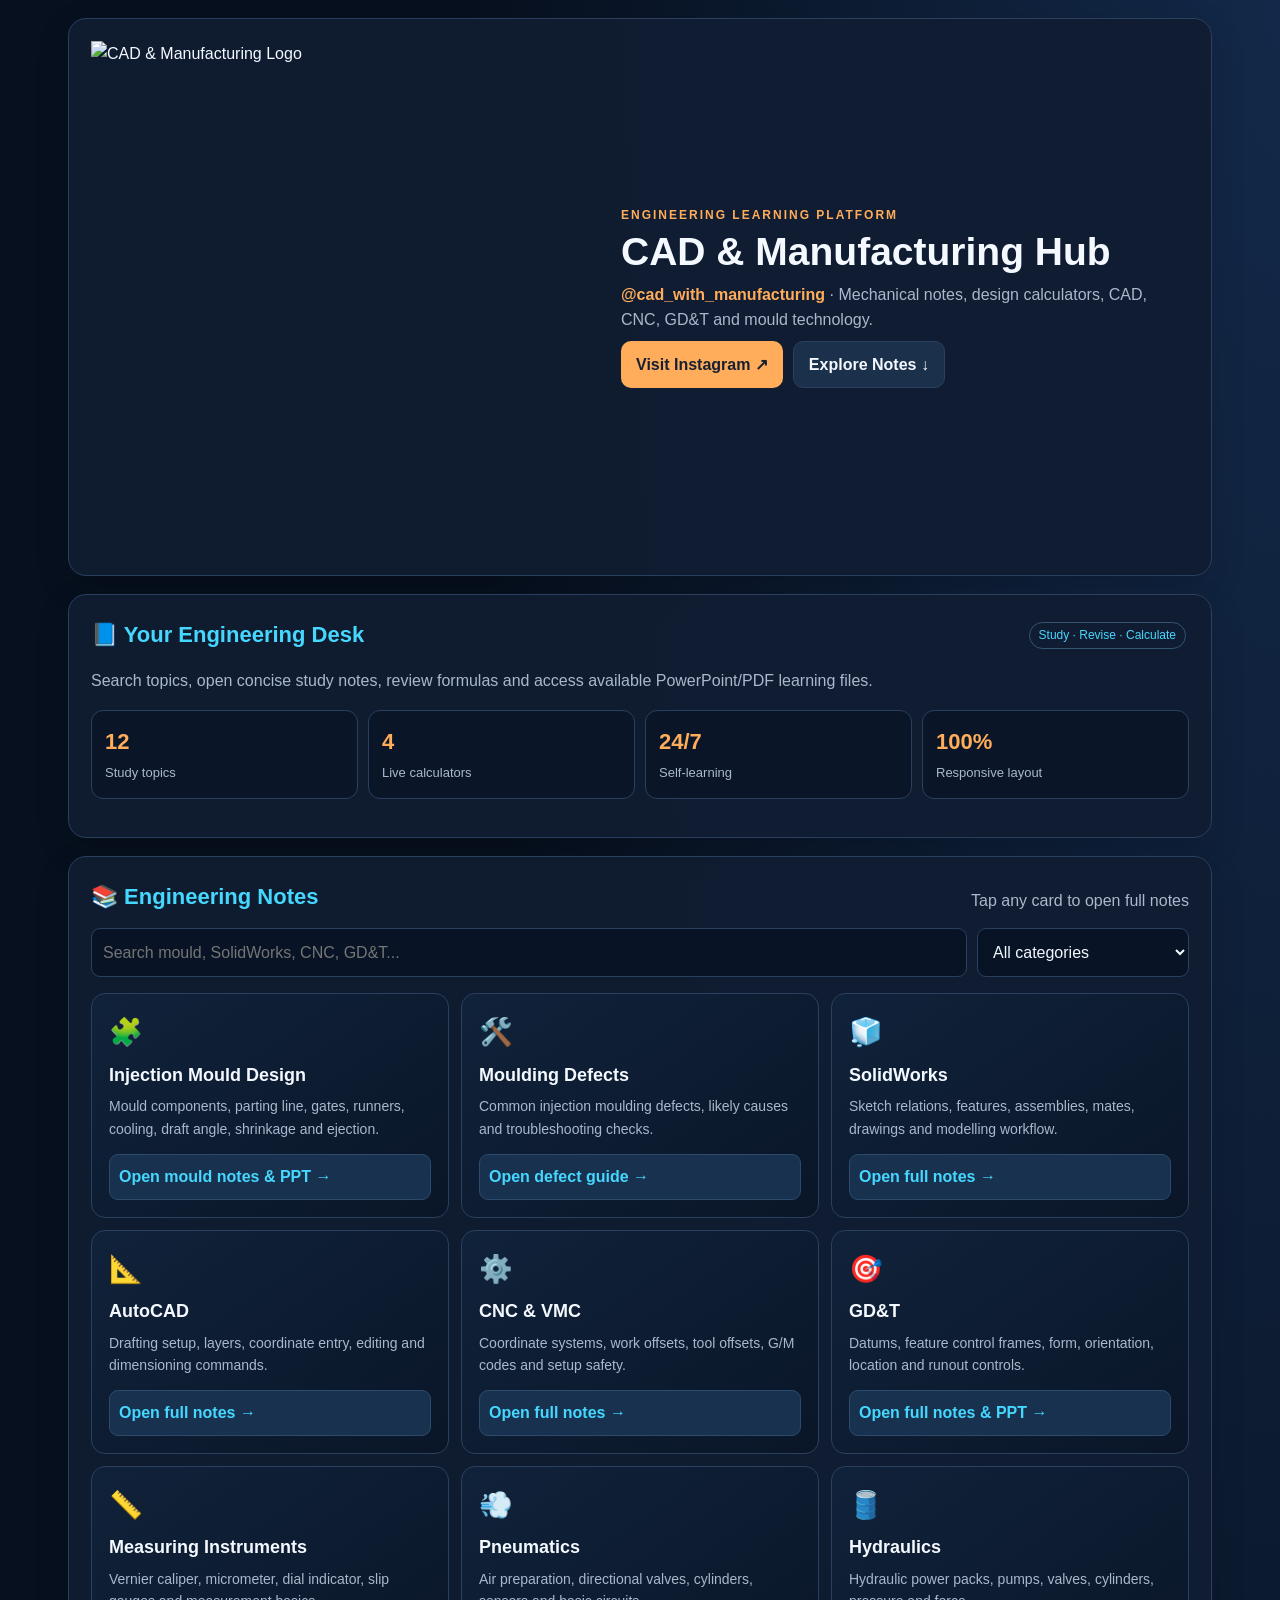
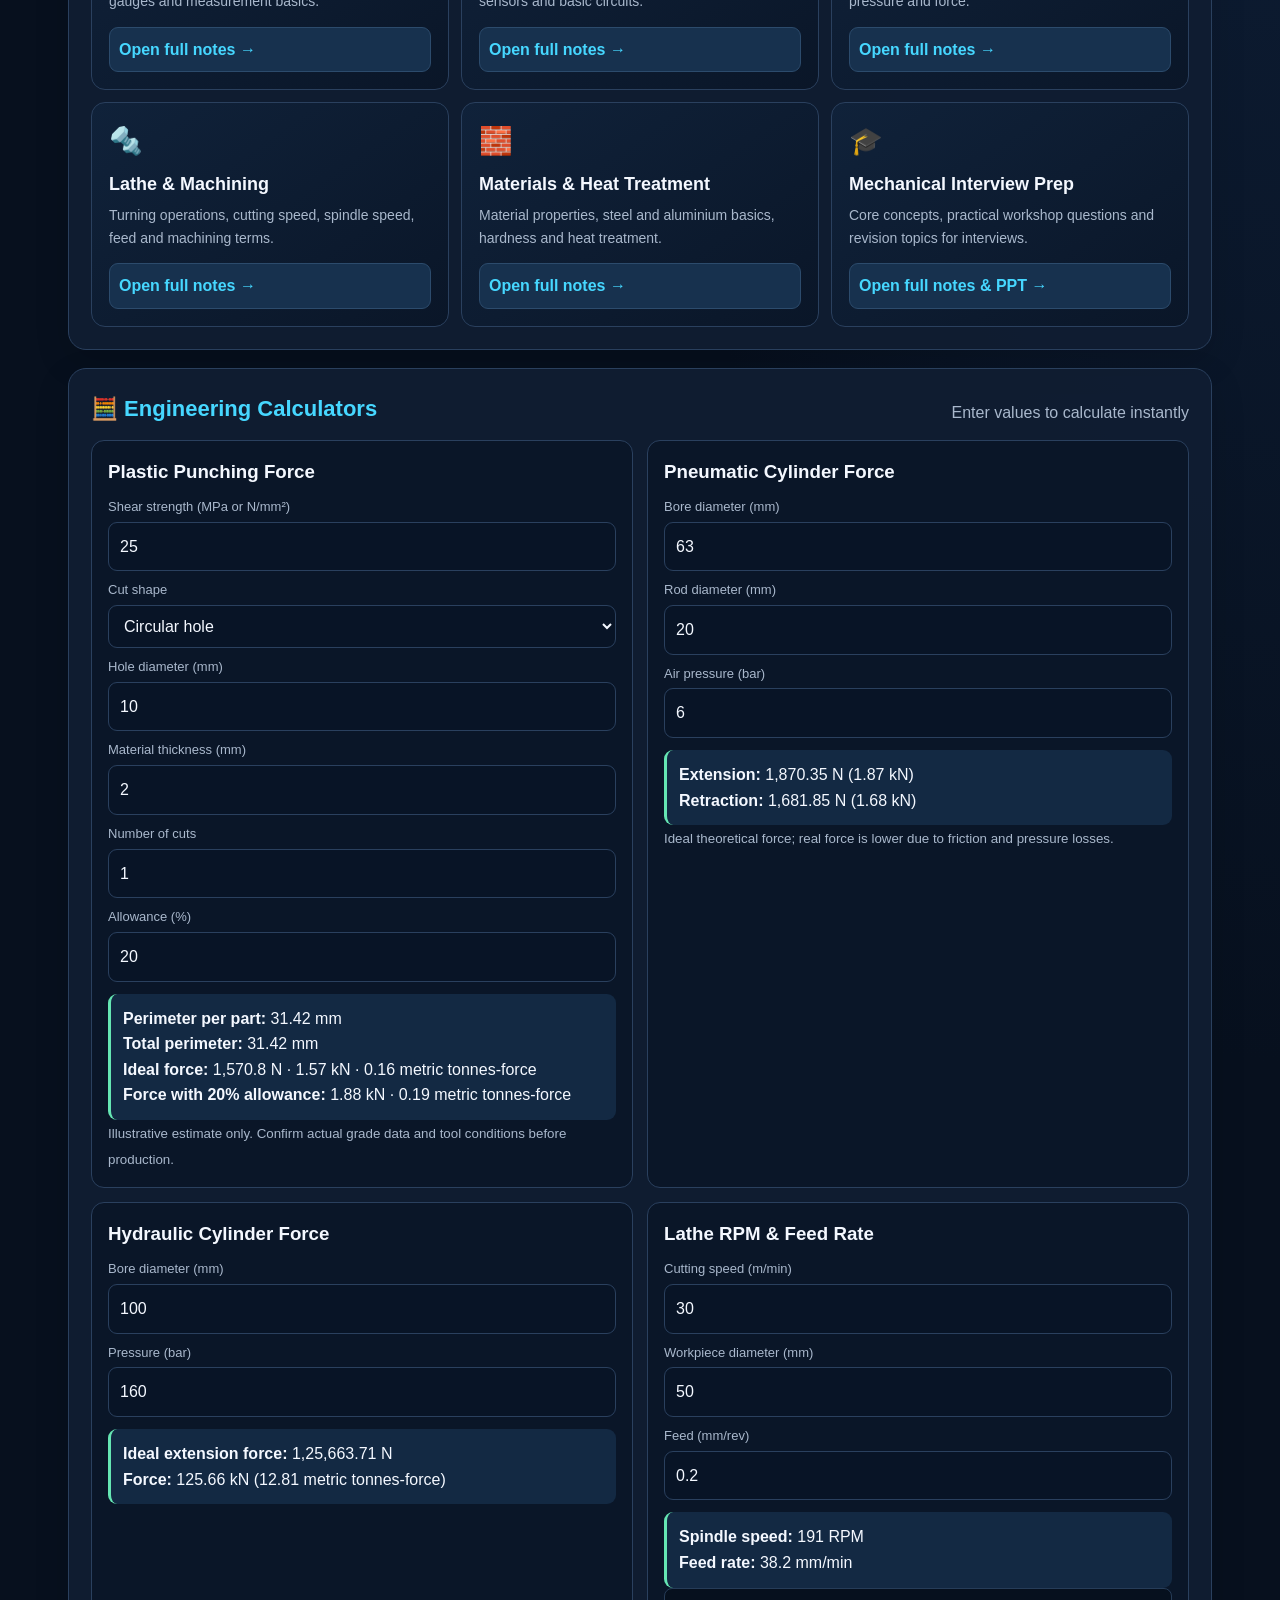
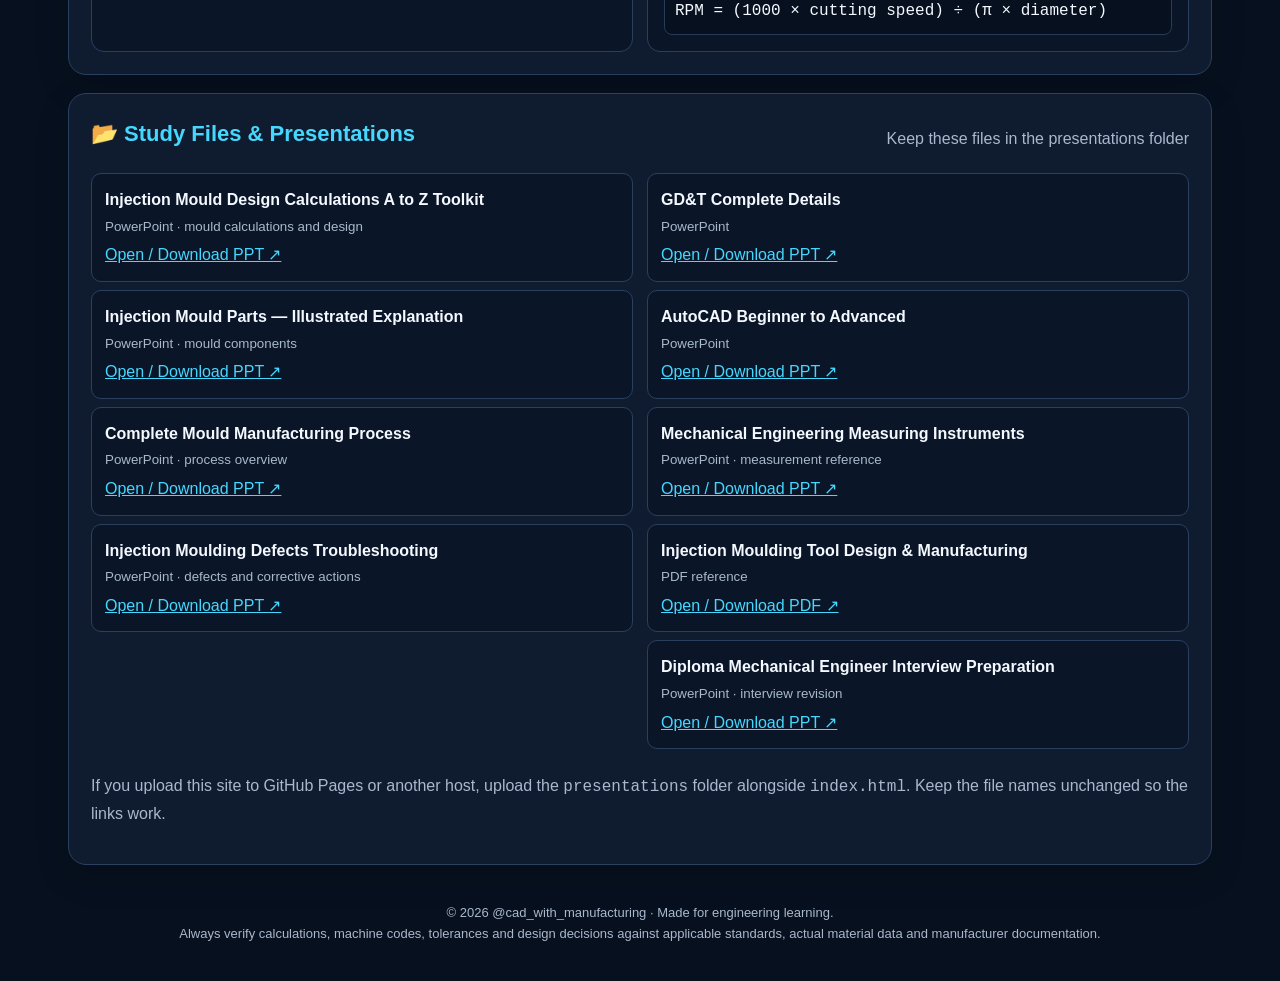
==== index.html @ 8ce2b3c0 "Update index.html" ====
<!DOCTYPE html>
<html lang="en">
<head>
<meta charset="UTF-8"><meta name="viewport" content="width=device-width,initial-scale=1"><meta name="theme-color" content="#081120">
<meta name="description" content="CAD and Manufacturing Engineering Hub — mechanical engineering notes, mould design, CAD, CNC, GD&T, measurement tools and calculators.">
<title>CAD & Manufacturing | Mechanical Engineering Notes Hub</title>
<style>
:root{--bg:#07101e;--panel:#101d31;--panel2:#0a1628;--cyan:#46d7ff;--orange:#ffad5a;--text:#f4f8ff;--muted:#a9b8cc;--line:#2a405e;--green:#65e6b3}*{box-sizing:border-box}html{scroll-behavior:smooth}body{margin:0;background:radial-gradient(ellipse at top right,#132949 0,#07101e 45%);color:var(--text);font:16px/1.6 Arial,Helvetica,sans-serif}a{color:var(--cyan)}button,input,select{font:inherit}button{cursor:pointer}.wrap{max-width:1180px;margin:auto;padding:18px}.hero,.section{background:rgba(16,29,49,.96);border:1px solid var(--line);border-radius:18px;padding:22px;margin-bottom:18px;box-shadow:0 12px 35px #0002}.hero{display:flex;align-items:center;gap:18px;flex-wrap:wrap}.logo{width:76px;height:76px;flex:none;object-fit:contain;border-radius:50%}.hero-copy{flex:1;min-width:240px}.eyebrow{color:var(--orange);font-weight:800;letter-spacing:2px;text-transform:uppercase;font-size:12px}.hero h1{font-size:clamp(25px,4vw,39px);line-height:1.12;margin:5px 0}.hero p{margin:8px 0;color:var(--muted)}.hero-actions{display:flex;gap:10px;flex-wrap:wrap}.btn{display:inline-flex;align-items:center;justify-content:center;border:0;border-radius:10px;padding:10px 15px;background:var(--orange);color:#172033;font-weight:800;text-decoration:none}.btn.secondary{background:#1b304b;color:var(--text);border:1px solid var(--line)}.section-head{display:flex;align-items:end;justify-content:space-between;gap:12px;flex-wrap:wrap;margin-bottom:14px}.section h2{font-size:22px;margin:0;color:var(--cyan)}.muted,small{color:var(--muted)}.stats{display:grid;grid-template-columns:repeat(4,1fr);gap:10px;margin:16px 0}.stat{background:var(--panel2);border:1px solid var(--line);border-radius:12px;padding:13px}.stat b{display:block;color:var(--orange);font-size:22px}.stat span{font-size:13px;color:var(--muted)}.grid{display:grid;grid-template-columns:repeat(3,minmax(0,1fr));gap:12px}.topic{background:linear-gradient(145deg,#10223a,#0a1628);border:1px solid var(--line);border-radius:14px;padding:17px;display:flex;flex-direction:column;min-height:178px}.topic .emoji{font-size:27px}.topic h3{margin:6px 0;color:var(--text);font-size:18px}.topic p{margin:0 0 14px;color:var(--muted);font-size:14px;flex:1}.topic button{background:#17314e;color:var(--cyan);border:1px solid #2c4b6c;border-radius:9px;padding:9px;font-weight:700;text-align:left}.search-row{display:flex;gap:10px;flex-wrap:wrap;margin:12px 0 16px}.search-row input,.search-row select,.field input,.field select{background:#081426;color:var(--text);border:1px solid var(--line);border-radius:9px;padding:11px;width:100%;min-width:0}.search-row input{flex:1;min-width:220px}.search-row select{width:auto;min-width:170px}.calculator-grid{display:grid;grid-template-columns:repeat(2,minmax(0,1fr));gap:14px}.calc{background:var(--panel2);border:1px solid var(--line);border-radius:13px;padding:16px}.calc h3{margin:0 0 10px}.field{margin:9px 0}.field label{display:block;font-size:13px;color:var(--muted);margin-bottom:4px}.result{padding:12px;border-radius:9px;background:#132943;border-left:3px solid var(--green);margin-top:12px;overflow-wrap:anywhere}.note-panel{border:1px solid #355575;background:#091729;border-radius:14px;padding:20px;margin-top:16px}.note-panel h2{color:var(--orange)}.note-panel h3{margin:18px 0 5px;color:var(--cyan)}.note-panel li{margin:6px 0;color:#d8e4f4}.note-panel .ppt-links{display:flex;gap:8px;flex-wrap:wrap;margin-top:15px}.pill{display:inline-block;border:1px solid #355575;border-radius:30px;padding:3px 9px;color:var(--cyan);font-size:12px;margin:3px}.hide{display:none!important}.formula{font-family:Consolas,monospace;background:#06101e;border:1px solid #263c58;border-radius:8px;padding:10px;overflow-wrap:anywhere}.two-col{display:grid;grid-template-columns:1fr 1fr;gap:14px}.resource{padding:13px;border:1px solid var(--line);background:var(--panel2);border-radius:10px;margin:8px 0}.resource b{display:block}.resource a{display:inline-block;margin-top:4px}.footer{text-align:center;color:var(--muted);padding:20px;font-size:13px}button:focus-visible,a:focus-visible,input:focus-visible,select:focus-visible{outline:2px solid var(--cyan);outline-offset:3px}
@media(max-width:800px){.grid{grid-template-columns:repeat(2,minmax(0,1fr))}.stats{grid-template-columns:repeat(2,1fr)}}@media(max-width:560px){.wrap{padding:10px}.hero,.section{padding:15px}.grid,.calculator-grid,.two-col{grid-template-columns:1fr}.logo{width:60px;height:60px}.hero{align-items:flex-start}}
@media print{body{background:white;color:#111}.hero,.section,.topic,.calc,.note-panel,.resource{background:white;color:#111;box-shadow:none;border:1px solid #bbb}button,.btn,.hero-actions{display:none!important}p,li,small,.muted{color:#333}}
.
</style>
</head><body><main class="wrap">
<header class="hero">
<img src="./icon-512.png"
     alt="CAD & Manufacturing Logo"
     width="512"
     height="512"
     style="object-fit:contain;">
<div class="hero-copy"><div class="eyebrow">Engineering learning platform</div><h1>CAD &amp; Manufacturing Hub</h1><p><strong style="color:var(--orange)">@cad_with_manufacturing</strong> · Mechanical notes, design calculators, CAD, CNC, GD&amp;T and mould technology.</p><div class="hero-actions"><a class="btn" href="https://www.instagram.com/cad_with_manufacturing/" target="_blank" rel="noopener">Visit Instagram ↗</a><a class="btn secondary" href="#engineering-notes">Explore Notes ↓</a></div></div>
</header>
<section class="section"><div class="section-head"><h2>📘 Your Engineering Desk</h2><span class="pill">Study · Revise · Calculate</span></div><p class="muted">Search topics, open concise study notes, review formulas and access available PowerPoint/PDF learning files.</p><div class="stats"><div class="stat"><b id="topicCount">12</b><span>Study topics</span></div><div class="stat"><b>4</b><span>Live calculators</span></div><div class="stat"><b>24/7</b><span>Self-learning</span></div><div class="stat"><b>100%</b><span>Responsive layout</span></div></div></section>
<section class="section" id="engineering-notes"><div class="section-head"><h2>📚 Engineering Notes</h2><span class="muted">Tap any card to open full notes</span></div><div class="search-row"><input id="search" type="search" placeholder="Search mould, SolidWorks, CNC, GD&T..." aria-label="Search engineering notes"><select id="category"><option value="all">All categories</option><option value="design">CAD & Design</option><option value="manufacturing">Manufacturing</option><option value="quality">Quality & Measurement</option><option value="automation">Automation</option></select></div><div class="grid" id="topicGrid">
<article class="topic" data-id="mould" data-category="manufacturing" data-search="injection mould mould design tool parts runner gate sprue cooling ejector draft shrinkage"><div class="emoji">🧩</div><h3>Injection Mould Design</h3><p>Mould components, parting line, gates, runners, cooling, draft angle, shrinkage and ejection.</p><button onclick="openNote('mould')">Open mould notes &amp; PPT →</button></article>
<article class="topic" data-id="defects" data-category="manufacturing" data-search="injection moulding defects troubleshooting short shot flash sink mark warpage burn marks"><div class="emoji">🛠️</div><h3>Moulding Defects</h3><p>Common injection moulding defects, likely causes and troubleshooting checks.</p><button onclick="openNote('defects')">Open defect guide →</button></article>
<article class="topic" data-id="solidworks" data-category="design" data-search="solidworks sketch feature part assembly drawing mate"><div class="emoji">🧊</div><h3>SolidWorks</h3><p>Sketch relations, features, assemblies, mates, drawings and modelling workflow.</p><button onclick="openNote('solidworks')">Open full notes →</button></article>
<article class="topic" data-id="autocad" data-category="design" data-search="autocad drafting layers dimension commands 2d drawing"><div class="emoji">📐</div><h3>AutoCAD</h3><p>Drafting setup, layers, coordinate entry, editing and dimensioning commands.</p><button onclick="openNote('autocad')">Open full notes →</button></article>
<article class="topic" data-id="cnc" data-category="manufacturing" data-search="cnc vmc g code m code work offset tool offset rpm feed"><div class="emoji">⚙️</div><h3>CNC &amp; VMC</h3><p>Coordinate systems, work offsets, tool offsets, G/M codes and setup safety.</p><button onclick="openNote('cnc')">Open full notes →</button></article>
<article class="topic" data-id="gdt" data-category="quality" data-search="gdt geometric dimensioning tolerancing datum position flatness perpendicularity"><div class="emoji">🎯</div><h3>GD&amp;T</h3><p>Datums, feature control frames, form, orientation, location and runout controls.</p><button onclick="openNote('gdt')">Open full notes &amp; PPT →</button></article>
<article class="topic" data-id="measurement" data-category="quality" data-search="measurement instruments vernier caliper micrometer dial gauge slip gauge"><div class="emoji">📏</div><h3>Measuring Instruments</h3><p>Vernier caliper, micrometer, dial indicator, slip gauges and measurement basics.</p><button onclick="openNote('measurement')">Open full notes →</button></article>
<article class="topic" data-id="pneumatics" data-category="automation" data-search="pneumatic cylinder valve 3/2 5/2 reed switch pressure force"><div class="emoji">💨</div><h3>Pneumatics</h3><p>Air preparation, directional valves, cylinders, sensors and basic circuits.</p><button onclick="openNote('pneumatics')">Open full notes →</button></article>
<article class="topic" data-id="hydraulics" data-category="automation" data-search="hydraulic pump valve cylinder pressure force oil"><div class="emoji">🛢️</div><h3>Hydraulics</h3><p>Hydraulic power packs, pumps, valves, cylinders, pressure and force.</p><button onclick="openNote('hydraulics')">Open full notes →</button></article>
<article class="topic" data-id="lathe" data-category="manufacturing" data-search="lathe turning rpm cutting speed feed depth of cut"><div class="emoji">🔩</div><h3>Lathe &amp; Machining</h3><p>Turning operations, cutting speed, spindle speed, feed and machining terms.</p><button onclick="openNote('lathe')">Open full notes →</button></article>
<article class="topic" data-id="materials" data-category="manufacturing" data-search="engineering materials steel aluminium plastic properties hardness heat treatment"><div class="emoji">🧱</div><h3>Materials &amp; Heat Treatment</h3><p>Material properties, steel and aluminium basics, hardness and heat treatment.</p><button onclick="openNote('materials')">Open full notes →</button></article>
<article class="topic" data-id="interview" data-category="design" data-search="mechanical engineering diploma interview questions answers"><div class="emoji">🎓</div><h3>Mechanical Interview Prep</h3><p>Core concepts, practical workshop questions and revision topics for interviews.</p><button onclick="openNote('interview')">Open full notes &amp; PPT →</button></article>
</div><div id="noteDetail" class="note-panel hide" tabindex="-1" aria-live="polite"></div></section>
<section class="section" id="calculators"><div class="section-head"><h2>🧮 Engineering Calculators</h2><span class="muted">Enter values to calculate instantly</span></div><div class="calculator-grid">
<div class="calc"><h3>Plastic Punching Force</h3><div class="field"><label for="plasticStrength">Shear strength (MPa or N/mm²)</label><input id="plasticStrength" type="number" min="0.1" value="25" step="0.1"></div><div class="field"><label for="shape">Cut shape</label><select id="shape"><option value="circle">Circular hole</option><option value="rectangle">Rectangle</option><option value="perimeter">Known perimeter</option></select></div><div class="field" id="diamField"><label for="diam">Hole diameter (mm)</label><input id="diam" type="number" min="0.01" value="10" step="any"></div><div class="field hide" id="lengthField"><label for="length">Length (mm)</label><input id="length" type="number" min="0.01" value="20" step="any"></div><div class="field hide" id="widthField"><label for="width">Width (mm)</label><input id="width" type="number" min="0.01" value="10" step="any"></div><div class="field hide" id="perimField"><label for="perim">Perimeter (mm)</label><input id="perim" type="number" min="0.01" value="60" step="any"></div><div class="field"><label for="thickness">Material thickness (mm)</label><input id="thickness" type="number" min="0.01" value="2" step="any"></div><div class="field"><label for="count">Number of cuts</label><input id="count" type="number" min="1" value="1" step="1"></div><div class="field"><label for="allowance">Allowance (%)</label><input id="allowance" type="number" min="0" value="20" step="1"></div><div class="result" id="plasticResult" aria-live="polite">Enter values to calculate.</div><small>Illustrative estimate only. Confirm actual grade data and tool conditions before production.</small></div>
<div class="calc"><h3>Pneumatic Cylinder Force</h3><div class="field"><label for="bore">Bore diameter (mm)</label><input id="bore" type="number" min="1" value="63"></div><div class="field"><label for="rod">Rod diameter (mm)</label><input id="rod" type="number" min="0" value="20"></div><div class="field"><label for="pressure">Air pressure (bar)</label><input id="pressure" type="number" min="0" value="6" step="0.1"></div><div class="result" id="pneumaticResult" aria-live="polite"></div><small>Ideal theoretical force; real force is lower due to friction and pressure losses.</small></div>
<div class="calc"><h3>Hydraulic Cylinder Force</h3><div class="field"><label for="hBore">Bore diameter (mm)</label><input id="hBore" type="number" min="1" value="100"></div><div class="field"><label for="hPressure">Pressure (bar)</label><input id="hPressure" type="number" min="0" value="160"></div><div class="result" id="hydraulicResult" aria-live="polite"></div></div>
<div class="calc"><h3>Lathe RPM &amp; Feed Rate</h3><div class="field"><label for="speed">Cutting speed (m/min)</label><input id="speed" type="number" min="0.1" value="30" step="any"></div><div class="field"><label for="diameter">Workpiece diameter (mm)</label><input id="diameter" type="number" min="0.1" value="50" step="any"></div><div class="field"><label for="feed">Feed (mm/rev)</label><input id="feed" type="number" min="0.001" value="0.2" step="any"></div><div class="result" id="latheResult" aria-live="polite"></div><div class="formula">RPM = (1000 × cutting speed) ÷ (π × diameter)</div></div>
</div></section>
<section class="section" id="resources"><div class="section-head"><h2>📂 Study Files &amp; Presentations</h2><span class="muted">Keep these files in the presentations folder</span></div><div class="two-col">
<div><div class="resource"><b>Injection Mould Design Calculations A to Z Toolkit</b><small>PowerPoint · mould calculations and design</small><br><a href="Injection_Mould_Design_Calculations_A_to_Z_Toolkit.pptx" target="_blank">Open / Download PPT ↗</a></div><div class="resource"><b>Injection Mould Parts — Illustrated Explanation</b><small>PowerPoint · mould components</small><br><a href="Injection_Mould_Parts_Illustrated_Explanation.pptx" target="_blank">Open / Download PPT ↗</a></div><div class="resource"><b>Complete Mould Manufacturing Process</b><small>PowerPoint · process overview</small><br><a href="Complete_Mould_Manufacturing_Process_Illustrated.pptx" target="_blank">Open / Download PPT ↗</a></div><div class="resource"><b>Injection Moulding Defects Troubleshooting</b><small>PowerPoint · defects and corrective actions</small><br><a href="Injection_Moulding_Defects_Troubleshooting_Guide.pptx" target="_blank">Open / Download PPT ↗</a></div></div>
<div><div class="resource"><b>GD&amp;T Complete Details</b><small>PowerPoint</small><br><a href="GD_T_Complete_Details_Mechanical_Engineering.pptx" target="_blank">Open / Download PPT ↗</a></div><div class="resource"><b>AutoCAD Beginner to Advanced</b><small>PowerPoint</small><br><a href="AutoCAD_Beginner_to_Advanced_Tutorial.pptx" target="_blank">Open / Download PPT ↗</a></div><div class="resource"><b>Mechanical Engineering Measuring Instruments</b><small>PowerPoint · measurement reference</small><br><a href="Mechanical_Engineering_Measuring_Instruments_Complete_Illustrated_PPT.pptx" target="_blank">Open / Download PPT ↗</a></div><div class="resource"><b>Injection Moulding Tool Design &amp; Manufacturing</b><small>PDF reference</small><br><a href="Injection Moulding Tool Design Manufacturing.pdf" target="_blank">Open / Download PDF ↗</a></div><div class="resource"><b>Diploma Mechanical Engineer Interview Preparation</b><small>PowerPoint · interview revision</small><br><a href="Diploma_Mechanical_Engineer_Interview_Preparation_Complete.pptx" target="_blank">Open / Download PPT ↗</a></div></div>
</div><p class="muted">If you upload this site to GitHub Pages or another host, upload the <code>presentations</code> folder alongside <code>index.html</code>. Keep the file names unchanged so the links work.</p></section>
<footer class="footer">© <span id="year"></span> @cad_with_manufacturing · Made for engineering learning.<br>Always verify calculations, machine codes, tolerances and design decisions against applicable standards, actual material data and manufacturer documentation.</footer>
</main>
<script>
'use strict';
const notes={
mould:{title:'Injection Mould Design — Complete Study Notes',intro:'An injection mould is a precision tool that shapes molten plastic under pressure, then cools and ejects the solidified part.',sections:[['1. Main mould components',['Fixed half / cavity side: usually contains the cavity and is mounted to the stationary platen.','Moving half / core side: commonly contains the core and ejection system.','Sprue bush: guides melt from the machine nozzle into the mould runner system.','Runner and gate: distribute melt and control entry into the cavity.','Cooling channels: remove heat to support cycle time and part quality.','Ejector pins, sleeves or plates: release the part after sufficient cooling.','Guide pillars and bushes: align the two mould halves.']],['2. Moulding cycle',['Close and clamp the mould.','Inject melt through the sprue, runner and gate.','Pack and hold to compensate for material contraction while the gate remains open.','Cool the part until it is sufficiently rigid.','Open the mould and eject the part.','Close the mould and repeat.']],['3. Draft angle',['Draft is a taper on walls parallel to the mould opening direction.','It reduces friction, scuffing and ejection damage.','Required draft depends on resin, texture, wall depth, shrinkage and surface finish.','Use the product drawing and toolmaker guidance; do not apply one angle to every feature.']],['4. Shrinkage',['Plastic contracts as it cools; mould dimensions may need compensation.','Shrinkage depends on resin grade, fibre content, wall thickness, packing, gate location and processing conditions.','Use the supplier data and validated process data for the selected grade.']],['5. Gate and runner basics',['Common gate types include edge, fan, tab, pin, submarine/tunnel and direct/sprue gates.','Gate location affects filling pattern, weld lines, packing, appearance and warpage.','Runner layout should balance flow, reduce pressure loss and avoid unnecessary material waste.']],['6. Cooling and ejection',['Keep cooling reasonably uniform to reduce cycle time and warpage.','Avoid ejector placement that marks a visible or weak surface.','Check adequate ejector travel, return, venting and safe release.']],['7. Design review checklist',['Confirm part drawing, resin grade, annual volume and cosmetic requirements.','Review wall thickness, ribs, bosses, undercuts, parting line and draft.','Check gate position, weld lines, vents, cooling access and ejection.','Plan mould steel, wear areas, standard components, maintenance and trials.']]],files:[['Injection Mould Design Calculations A to Z Toolkit','Injection_Mould_Design_Calculations_A_to_Z_Toolkit.pptx'],['Injection Mould Parts — Illustrated Explanation','Injection_Mould_Parts_Illustrated_Explanation.pptx'],['Complete Mould Manufacturing Process','Complete_Mould_Manufacturing_Process_Illustrated.pptx'],['Moulding Defects Troubleshooting Guide','Injection_Moulding_Defects_Troubleshooting_Guide.pptx'],['Mould Tool Design & Manufacturing PDF','Injection Moulding Tool Design Manufacturing.pdf']]},
defects:{title:'Injection Moulding Defects — Troubleshooting',intro:'Defects can be caused by material, tool design, machine settings or maintenance. Change one verified variable at a time and document trials.',sections:[['Common defects and checks',['Short shot: check material drying where required, melt/mould temperature, injection speed/pressure, venting and gate/runner restriction.','Flash: inspect parting-line damage, mould clamping, excessive cavity pressure and worn shut-offs.','Sink marks: review wall transitions, ribs/bosses, packing/holding, gate freeze and cooling.','Warpage: check uneven cooling, non-uniform wall thickness, packing balance, gate position and ejection timing.','Burn marks: inspect trapped-air venting and excessive shear or residence time.','Weld lines: review flow-front meeting points, gate location, melt temperature, venting and fill profile.','Splay/silver streaks: verify resin drying and handling, contamination and processing conditions.']],['Troubleshooting method',['Record defect location and machine/process settings.','Confirm resin grade, drying instructions and lot traceability.','Inspect vents, gates, runners, cooling and mould condition.','Make controlled changes within supplier and machine limits.','Validate results over a stable run before standardising settings.']]]},
solidworks:{title:'SolidWorks — Study Notes',intro:'SolidWorks is a parametric 3D CAD tool used for parts, assemblies and engineering drawings.',sections:[['Workflow',['Create a Part, Assembly or Drawing document.','Create a sketch on a plane or planar face; add relations and dimensions.','Use Boss-Extrude, Cut-Extrude, Revolve, Fillet, Chamfer, Hole Wizard, Pattern and Mirror.','Build assemblies with mates such as coincident, concentric, distance and angle.','Create drawing views, dimensions, tolerances, notes and revision information.']],['Sketch basics',['Blue geometry is commonly under-defined; black geometry is commonly fully defined.','Common relations: coincident, horizontal, vertical, tangent, concentric, parallel and perpendicular.','Avoid redundant dimensions; fully define critical geometry.']],['Quality checks',['Use meaningful feature names and stable references.','Check interference and degrees of freedom in assemblies.','Use the drawing standard specified by your organisation.']]]},
autocad:{title:'AutoCAD — Study Notes',intro:'AutoCAD is used for 2D drafting and can also support 3D workflows.',sections:[['Essential commands',['LINE, PLINE, CIRCLE, ARC, RECTANG and OFFSET create geometry.','TRIM, EXTEND, FILLET, CHAMFER, MIRROR, ARRAY and MOVE edit geometry.','Use OSNAP, ORTHO, POLAR and object tracking to improve accuracy.','Organise drawings with layers, linetypes, lineweights and clear naming.']],['Dimensions and printing',['Use DIMSTYLE to control dimension appearance.','Set units, drawing scale, paper size and plot style.','Check lineweights, text height, viewports and print preview before issuing drawings.']]],files:[['AutoCAD Beginner to Advanced Tutorial','AutoCAD_Beginner_to_Advanced_Tutorial.pptx']]},
cnc:{title:'CNC & VMC — Study Notes',intro:'CNC means Computer Numerical Control. A VMC commonly has a vertically oriented spindle.',sections:[['Coordinates and offsets',['Machine coordinates refer to the machine reference system.','Work offsets such as G54–G59 set a part datum on many controls.','Tool length and cutter compensation use controller-specific offset conventions.']],['Common G codes',['G00 rapid positioning; G01 linear interpolation.','G02/G03 circular interpolation, subject to controller conventions.','G17/G18/G19 select a machining plane on many controls.','G20/G21 select inch/metric input on many controls.','G90/G91 select absolute/incremental programming on many controls.']],['Common M codes',['M03/M04 spindle direction; M05 spindle stop on many controls.','M06 tool change on many machining centres.','M08/M09 coolant on/off; M30 program end/reset on many controls.','Always verify the exact machine and controller manual.']],['Safe setup',['Verify drawing revision, workholding, tool list, offsets and clearances.','Simulate the program and follow approved dry-run/single-block procedures.','Never run sample code unchanged without qualified review.']]]},
gdt:{title:'GD&T — Study Notes',intro:'Geometric Dimensioning and Tolerancing defines allowable geometric variation and supports consistent design, manufacturing and inspection.',sections:[['Datums and frames',['A datum is a theoretically exact reference established from a real datum feature.','Primary, secondary and tertiary datums constrain degrees of freedom in a datum reference frame.']],['Tolerance groups',['Form: straightness, flatness, circularity and cylindricity.','Orientation: angularity, perpendicularity and parallelism.','Location: position, concentricity or symmetry where specified by the applicable standard.','Profile: line or surface profile.','Runout: circular or total runout.']],['Drawing interpretation',['Read the feature control frame from left to right.','Identify the controlled feature, tolerance zone and datum references.','Apply the standard stated on the drawing, such as ASME Y14.5 or ISO GPS.','Do not assume symbols have identical rules across standards.']]],files:[['GD&T Complete Details — PowerPoint','GD_T_Complete_Details_Mechanical_Engineering.pptx'],['GD&T Complete Details — PDF','GD_T_Complete_Details_Mechanical_Engineering.pdf']]},
measurement:{title:'Measuring Instruments — Study Notes',intro:'Choose an instrument based on required range, resolution, tolerance and measurement method.',sections:[['Common instruments',['Vernier caliper: measures external, internal and depth dimensions within its design range.','Outside micrometer: precision external measurement; use the ratchet/friction mechanism consistently.','Dial indicator: comparative displacement or runout checking with a suitable fixture.','Slip gauges: precision length standards used in building reference dimensions.','Bore gauge: comparative internal diameter checking, commonly set against a reference.']],['Good measurement practice',['Clean the workpiece and contact faces.','Check zero and instrument condition before measuring.','Use consistent measuring force and suitable temperature conditions.','Avoid parallax and misalignment; take repeated readings when appropriate.','Record instrument ID and calibration status when required.']]],files:[['Mechanical Engineering Measuring Instruments — PowerPoint','Mechanical_Engineering_Measuring_Instruments_Complete_Illustrated_PPT.pptx']]},
pneumatics:{title:'Pneumatics — Study Notes',intro:'Pneumatic systems use compressed air to transmit power and control motion.',sections:[['Main components',['Compressor and air preparation: filtration, regulation and lubrication where required.','Directional control valves route air to extend or retract actuators.','3/2 valves have three ports and two positions; often used for single-acting actuators.','5/2 valves have five ports and two positions; commonly used for double-acting cylinders.','Reed or proximity sensors can detect cylinder position.']],['Cylinder force',['Theoretical extension force = pressure × piston area.','Retraction force = pressure × (piston area − rod area).','Use consistent units; pressure in N/mm² and area in mm² gives force in N.','Actual force is lower due to friction and pressure losses.']],['Safety',['Isolate and depressurise before maintenance.','Use rated components, secure tubing and suitable exhaust silencers.','Confirm sensor compatibility and valve function before operation.']]]},
hydraulics:{title:'Hydraulics — Study Notes',intro:'Hydraulic systems use pressurised fluid to generate high force and controlled movement.',sections:[['Core components',['Reservoir, pump, filter, pressure relief valve, directional valve, flow control and actuator.','Pressure is related to load; flow rate primarily affects actuator speed.','A relief valve protects the system from excessive pressure within its rated setup.']],['Force formula',['Ideal cylinder force = pressure × piston area.','With pressure in bar and area in mm²: force (N) = pressure (bar) × area (mm²) × 0.1.','Actual performance depends on friction, leakage and system losses.']],['Maintenance',['Use the specified fluid and cleanliness level.','Inspect leaks, hoses, filters, temperature and abnormal noise.','Never search for leaks with a hand; high-pressure fluid injection injuries are emergencies.']]]},
lathe:{title:'Lathe & Machining — Study Notes',intro:'A lathe rotates the workpiece while a tool removes material to create cylindrical and related features.',sections:[['Common operations',['Facing, straight turning, taper turning, grooving, parting, threading, drilling and boring.','Select tool geometry and workholding appropriate to material and operation.']],['Cutting speed and RPM',['RPM = (1000 × cutting speed in m/min) ÷ (π × work diameter in mm).','Feed rate (mm/min) = RPM × feed per revolution (mm/rev).','Choose cutting data from tool supplier recommendations and machine limits.']],['Safety',['Remove chuck keys before starting.','Use guards and secure workholding; do not measure or clear chips while rotating.','Stop the machine before adjustments and chip removal.']]]},
materials:{title:'Engineering Materials & Heat Treatment',intro:'Material selection balances strength, stiffness, wear, corrosion resistance, weight, cost and manufacturability.',sections:[['Material families',['Carbon and alloy steels: widely used for shafts, tools and structural components depending on grade and treatment.','Aluminium alloys: low density and useful corrosion resistance; properties depend on alloy and temper.','Engineering plastics: lightweight and corrosion resistant; temperature, creep and chemical resistance vary by grade.','Stainless steels: corrosion resistance depends on grade and environment.']],['Heat treatment concepts',['Annealing can soften material and relieve stress.','Normalising refines structure in suitable steels.','Quenching increases hardness in hardenable steels but may cause distortion or cracking.','Tempering after hardening adjusts hardness and toughness.','Use the material specification and qualified heat-treatment procedure.']]]},
interview:{title:'Mechanical Engineering Interview Revision',intro:'Use these questions to revise concepts and practise explaining the reason behind each answer.',sections:[['Core questions',['What is the difference between stress and strain?','What do tolerance, allowance and fit mean?','What is the difference between CNC and conventional machining?','Why is draft provided in injection moulded parts?','What is the purpose of a datum in GD&T?','How do cutting speed, feed and depth of cut affect machining?','What is the difference between pneumatic and hydraulic systems?']],['Answer method',['Define the concept in one sentence.','Explain the working principle or formula.','Give a practical manufacturing example.','Mention safety, quality or design limitations where relevant.']]],files:[['Diploma Mechanical Engineer Interview Preparation — PowerPoint','Diploma_Mechanical_Engineer_Interview_Preparation_Complete.pptx']]}
};
function esc(s){return String(s).replace(/[&<>"']/g,c=>({'&':'&amp;','<':'&lt;','>':'&gt;','"':'&quot;',"'":'&#39;'}[c]));}
function openNote(id){const n=notes[id];if(!n)return;const box=document.getElementById('noteDetail');let out=`<button class="btn secondary" onclick="closeNote()">← Back to all topics</button><h2>${esc(n.title)}</h2><p>${esc(n.intro)}</p>`;for(const [heading,items] of n.sections){out+=`<h3>${esc(heading)}</h3><ul>${items.map(x=>`<li>${esc(x)}</li>`).join('')}</ul>`;}if(n.files?.length){out+='<h3>📂 Related presentations / files</h3><div class="ppt-links">'+n.files.map(([label,url])=>`<a class="btn" href="${esc(url)}" target="_blank" rel="noopener">${esc(label)} ↗</a>`).join('')+'</div>';}out+='<p class="muted"><small>Study reference only. Confirm critical engineering decisions against current standards, material data and manufacturer documentation.</small></p>';box.innerHTML=out;box.classList.remove('hide');box.focus();box.scrollIntoView({behavior:'smooth',block:'start'});}
function closeNote(){const box=document.getElementById('noteDetail');box.classList.add('hide');document.getElementById('engineering-notes').scrollIntoView({behavior:'smooth'});}
function filterTopics(){const q=document.getElementById('search').value.toLowerCase().trim(),cat=document.getElementById('category').value;document.querySelectorAll('.topic').forEach(c=>{const match=(!q||(c.dataset.search+' '+c.innerText).toLowerCase().includes(q))&&(cat==='all'||c.dataset.category===cat);c.classList.toggle('hide',!match);});}
document.getElementById('search').addEventListener('input',filterTopics);document.getElementById('category').addEventListener('change',filterTopics);
const num=id=>Number(document.getElementById(id).value);const fmt=(x,d=2)=>Number.isFinite(x)?x.toLocaleString('en-IN',{maximumFractionDigits:d}):'—';
function calcPlastic(){const s=num('plasticStrength'),t=num('thickness'),count=num('count'),a=num('allowance'),shape=document.getElementById('shape').value;let p=shape==='circle'?Math.PI*num('diam'):shape==='rectangle'?2*(num('length')+num('width')):num('perim');const dims=shape==='circle'?num('diam')>0:shape==='rectangle'?num('length')>0&&num('width')>0:num('perim')>0;const el=document.getElementById('plasticResult');if(![s,t,count,a,p].every(Number.isFinite)||s<=0||t<=0||count<1||!Number.isInteger(count)||a<0||p<=0||!dims){el.textContent='Please enter valid positive dimensions, strength and whole-number quantity. Allowance cannot be negative.';return;}const ideal=p*count*t*s,design=ideal*(1+a/100);el.innerHTML=`<b>Perimeter per part:</b> ${fmt(p)} mm<br><b>Total perimeter:</b> ${fmt(p*count)} mm<br><b>Ideal force:</b> ${fmt(ideal)} N · ${fmt(ideal/1000)} kN · ${fmt(ideal/9806.65)} metric tonnes-force<br><b>Force with ${fmt(a)}% allowance:</b> ${fmt(design/1000)} kN · ${fmt(design/9806.65)} metric tonnes-force`}
function shapeFields(){const s=document.getElementById('shape').value;document.getElementById('diamField').classList.toggle('hide',s!=='circle');document.getElementById('lengthField').classList.toggle('hide',s!=='rectangle');document.getElementById('widthField').classList.toggle('hide',s!=='rectangle');document.getElementById('perimField').classList.toggle('hide',s!=='perimeter');calcPlastic()}
function calcPneumatic(){const b=num('bore'),r=num('rod'),p=num('pressure'),el=document.getElementById('pneumaticResult');if(![b,r,p].every(Number.isFinite)||b<=0||r<0||r>=b||p<0){el.textContent='Enter valid values. Rod must be smaller than bore.';return;}const area=Math.PI*b*b/4,ret=Math.PI*(b*b-r*r)/4,ex=area*p*.1,rf=ret*p*.1;el.innerHTML=`<b>Extension:</b> ${fmt(ex)} N (${fmt(ex/1000)} kN)<br><b>Retraction:</b> ${fmt(rf)} N (${fmt(rf/1000)} kN)`}
function calcHydraulic(){const b=num('hBore'),p=num('hPressure'),el=document.getElementById('hydraulicResult');if(![b,p].every(Number.isFinite)||b<=0||p<0){el.textContent='Enter a positive bore and non-negative pressure.';return;}const f=Math.PI*b*b/4*p*.1;el.innerHTML=`<b>Ideal extension force:</b> ${fmt(f)} N<br><b>Force:</b> ${fmt(f/1000)} kN (${fmt(f/9806.65)} metric tonnes-force)`}
function calcLathe(){const s=num('speed'),d=num('diameter'),f=num('feed'),el=document.getElementById('latheResult');if(![s,d,f].every(Number.isFinite)||s<=0||d<=0||f<=0){el.textContent='Enter positive cutting speed, diameter and feed.';return;}const rpm=1000*s/(Math.PI*d);el.innerHTML=`<b>Spindle speed:</b> ${fmt(rpm,0)} RPM<br><b>Feed rate:</b> ${fmt(rpm*f)} mm/min`}
document.getElementById('shape').addEventListener('change',shapeFields);['plasticStrength','diam','length','width','perim','thickness','count','allowance'].forEach(id=>document.getElementById(id).addEventListener('input',calcPlastic));['bore','rod','pressure'].forEach(id=>document.getElementById(id).addEventListener('input',calcPneumatic));['hBore','hPressure'].forEach(id=>document.getElementById(id).addEventListener('input',calcHydraulic));['speed','diameter','feed'].forEach(id=>document.getElementById(id).addEventListener('input',calcLathe));document.getElementById('year').textContent=new Date().getFullYear();document.getElementById('topicCount').textContent=document.querySelectorAll('.topic').length;shapeFields();calcPneumatic();calcHydraulic();calcLathe();
</script></body></html>
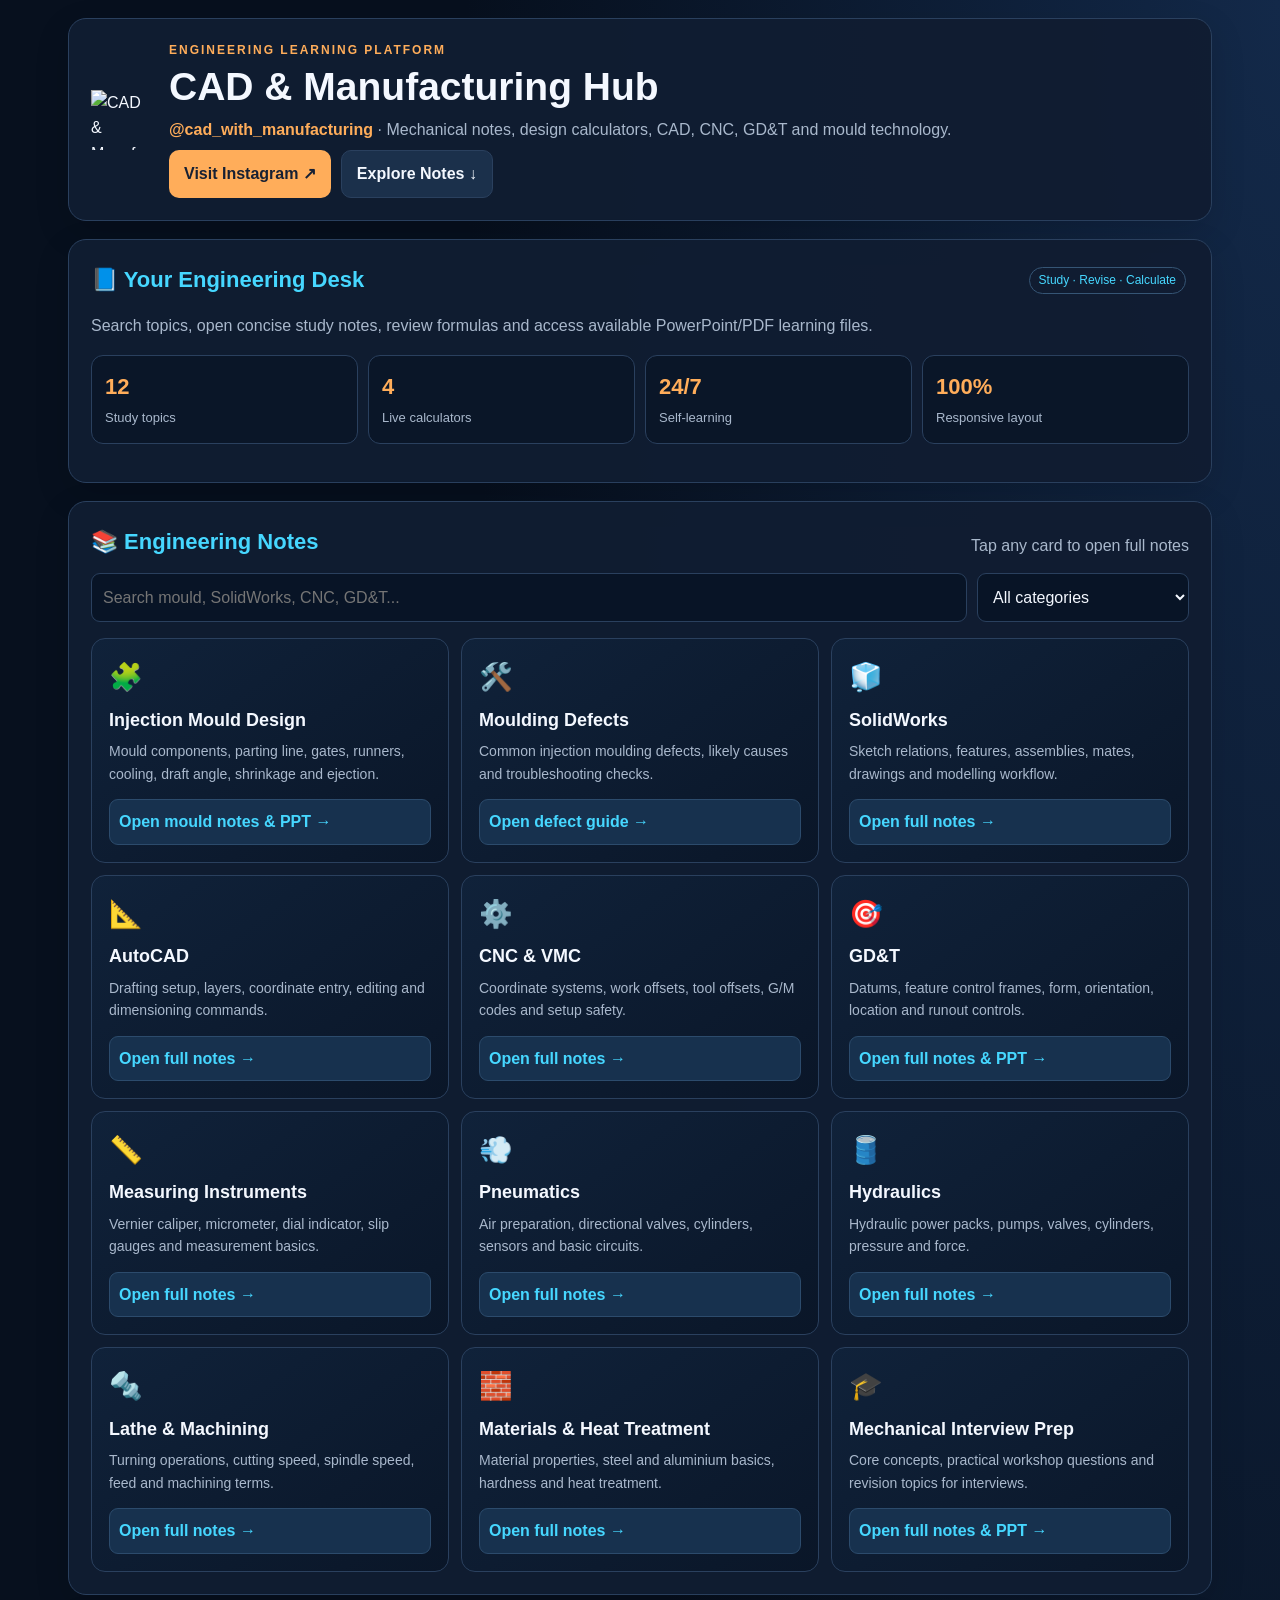
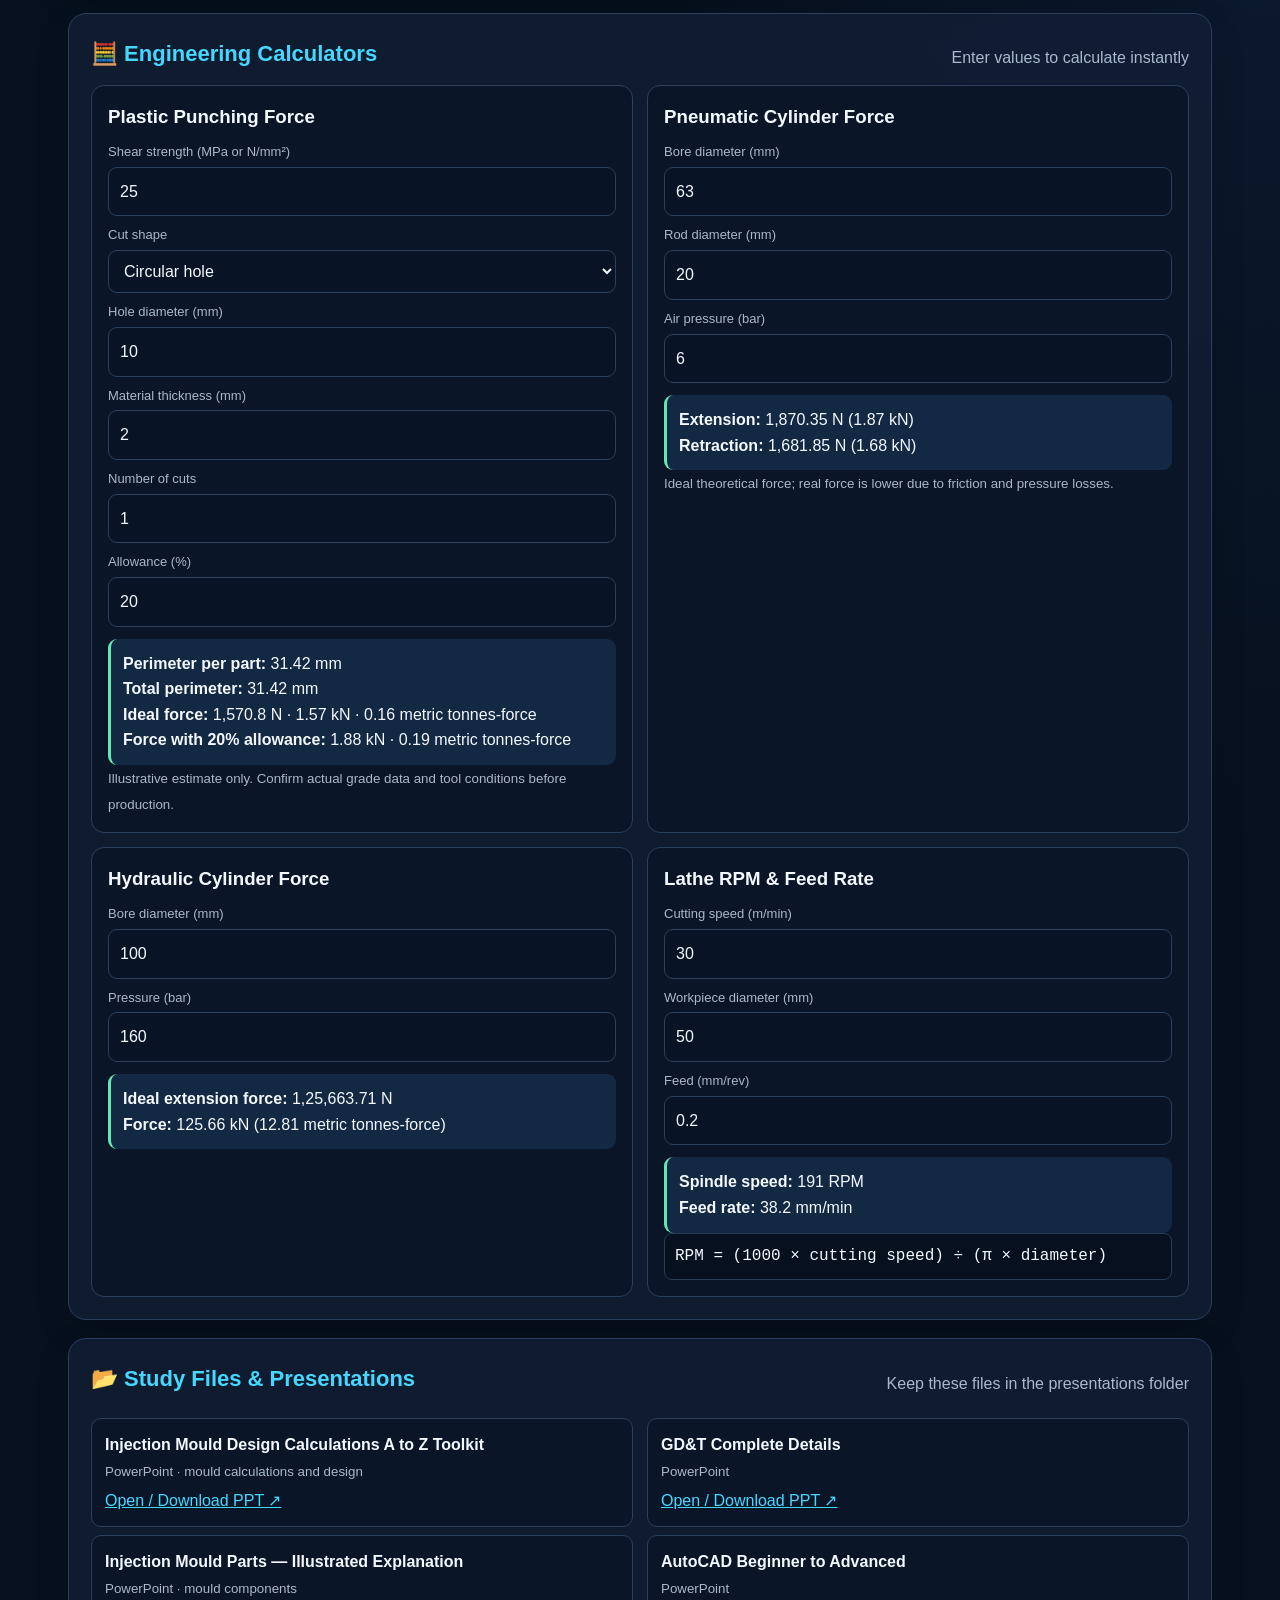
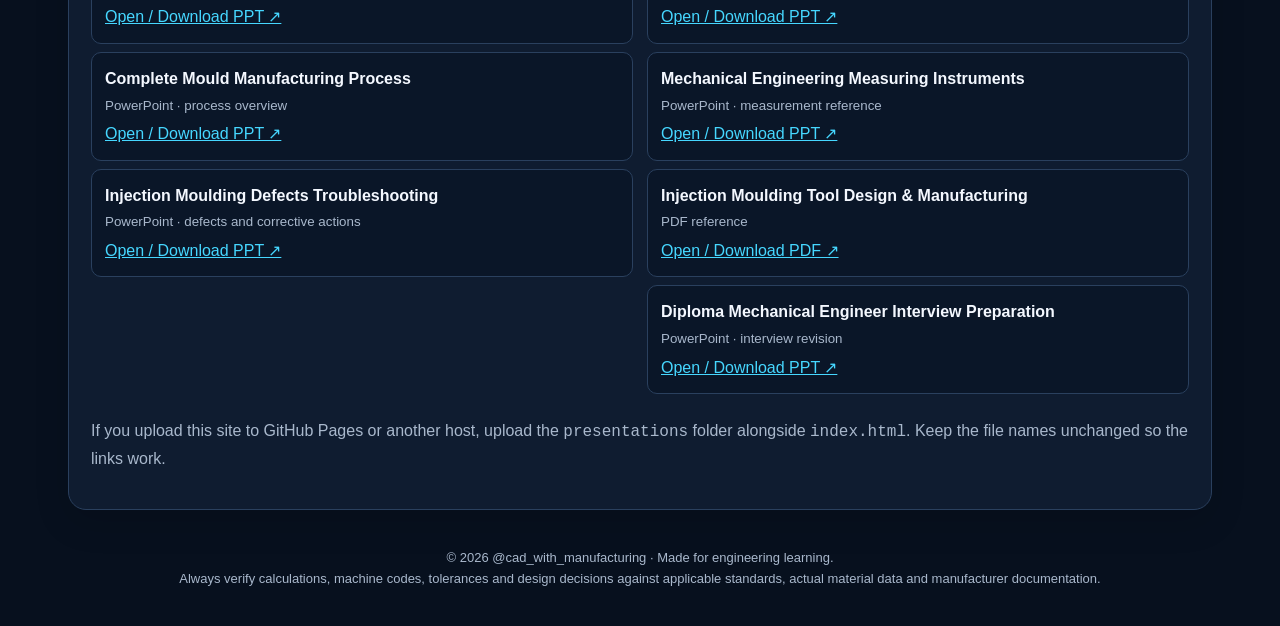
==== commit 36e696d0: "Change logo size in index.html Updated logo dimensions for better display." ====
--- a/index.html
+++ b/index.html
@@ -14,8 +14,8 @@
 <header class="hero">
 <img src="./icon-512.png"
      alt="CAD & Manufacturing Logo"
-     width="512"
-     height="512"
+     width="60"
+     height="60"
      style="object-fit:contain;">
 <div class="hero-copy"><div class="eyebrow">Engineering learning platform</div><h1>CAD &amp; Manufacturing Hub</h1><p><strong style="color:var(--orange)">@cad_with_manufacturing</strong> · Mechanical notes, design calculators, CAD, CNC, GD&amp;T and mould technology.</p><div class="hero-actions"><a class="btn" href="https://www.instagram.com/cad_with_manufacturing/" target="_blank" rel="noopener">Visit Instagram ↗</a><a class="btn secondary" href="#engineering-notes">Explore Notes ↓</a></div></div>
 </header>
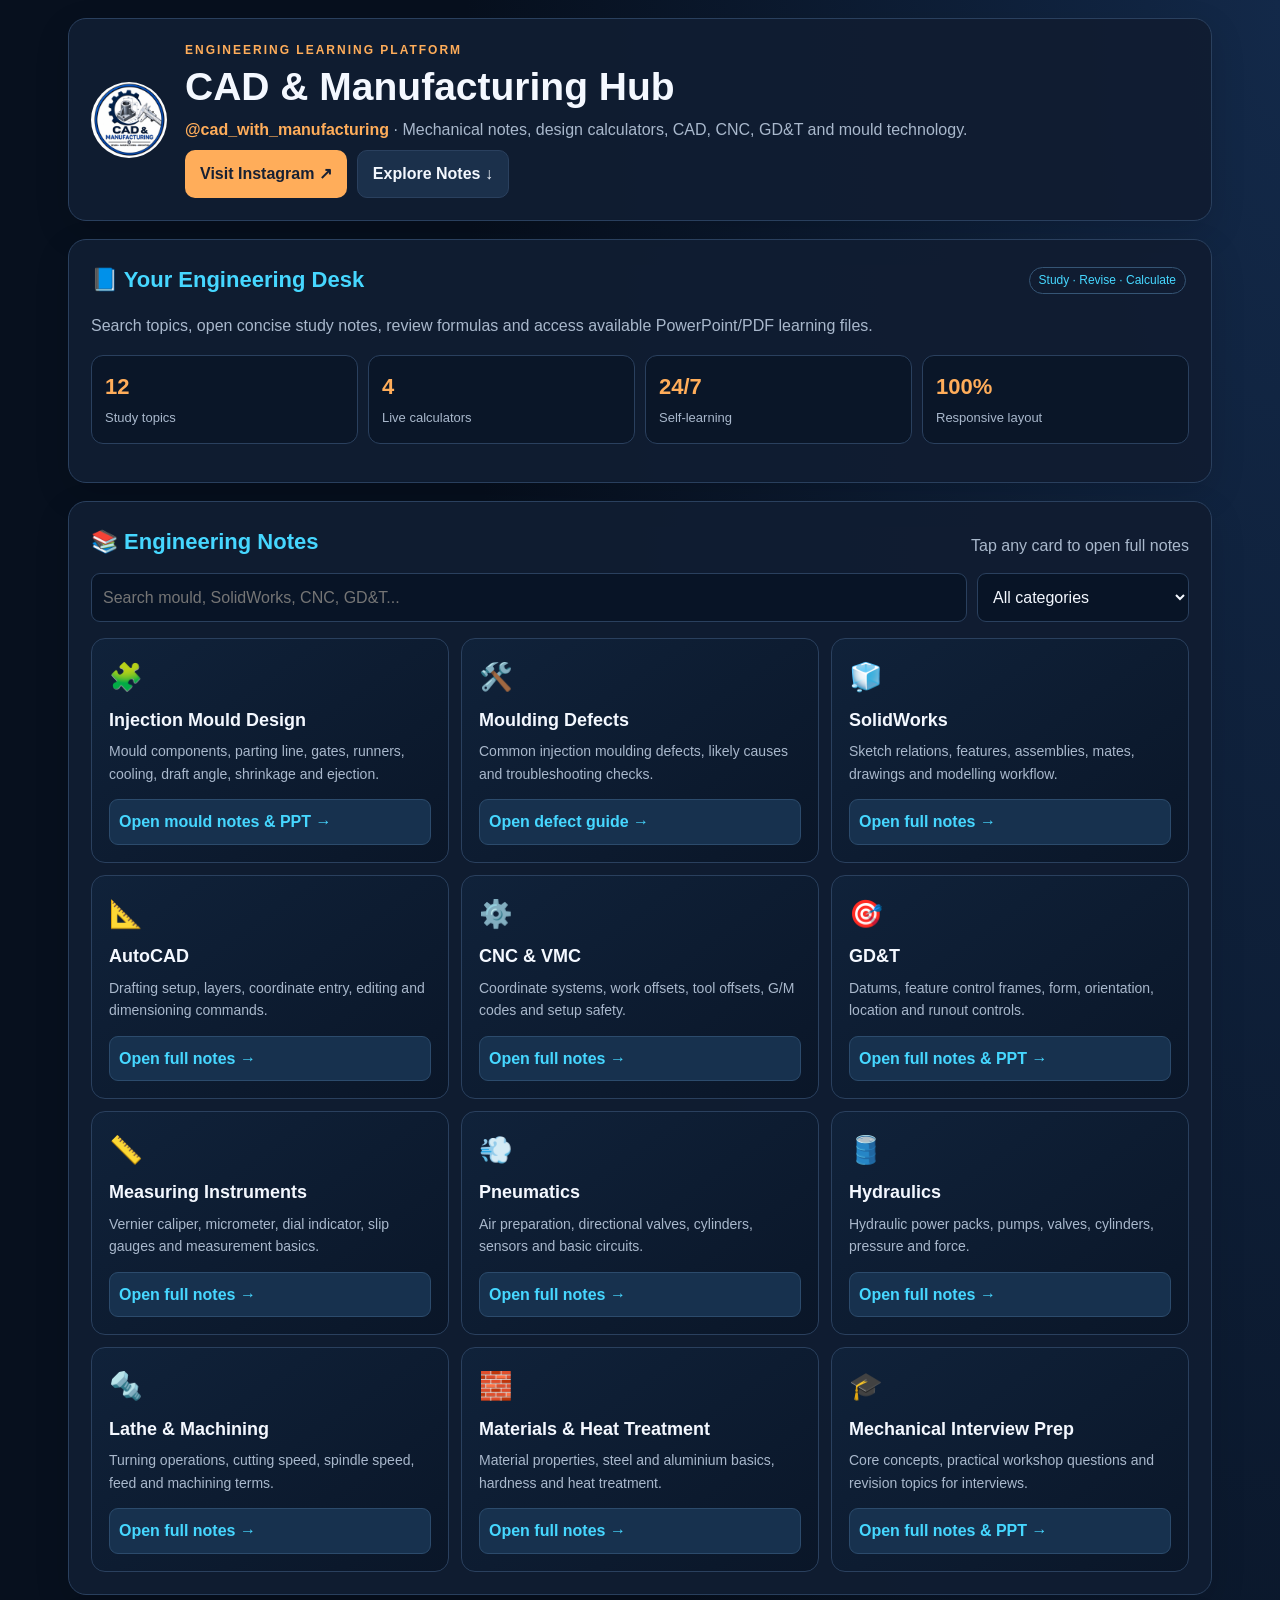
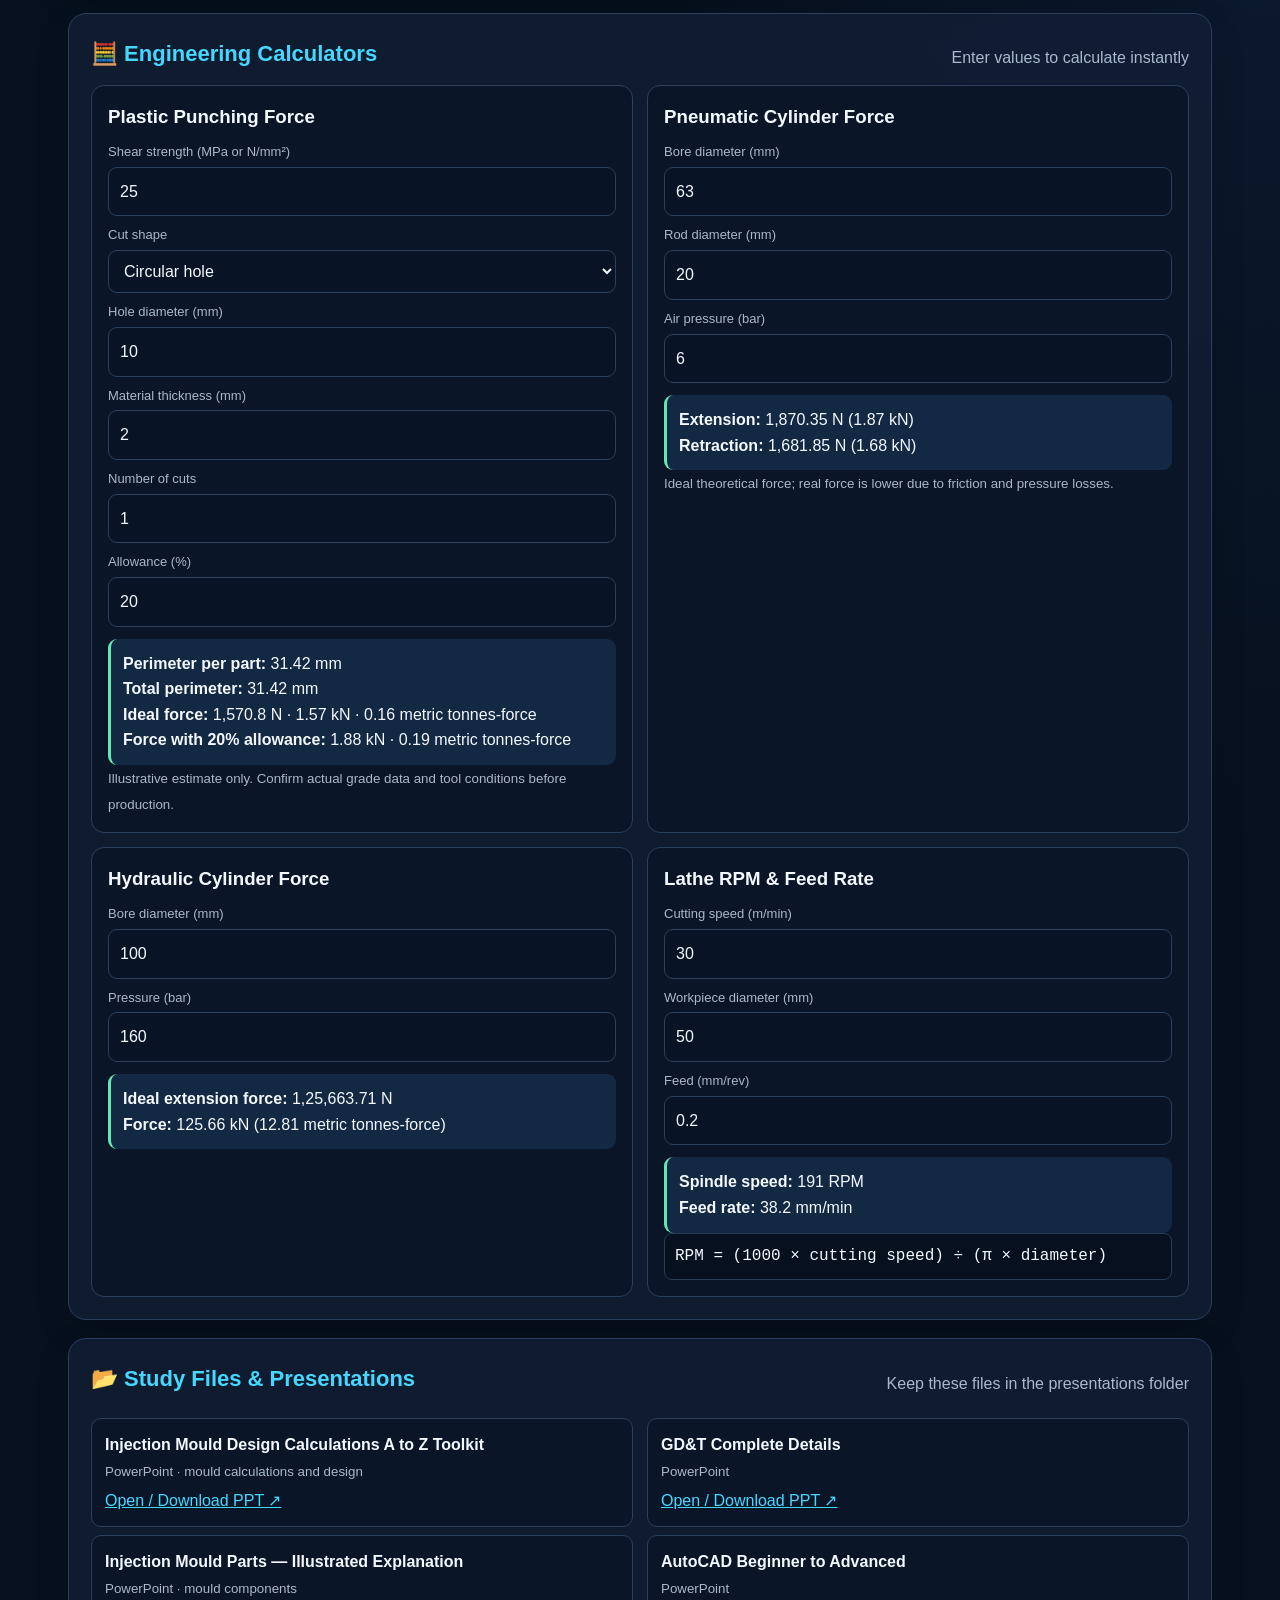
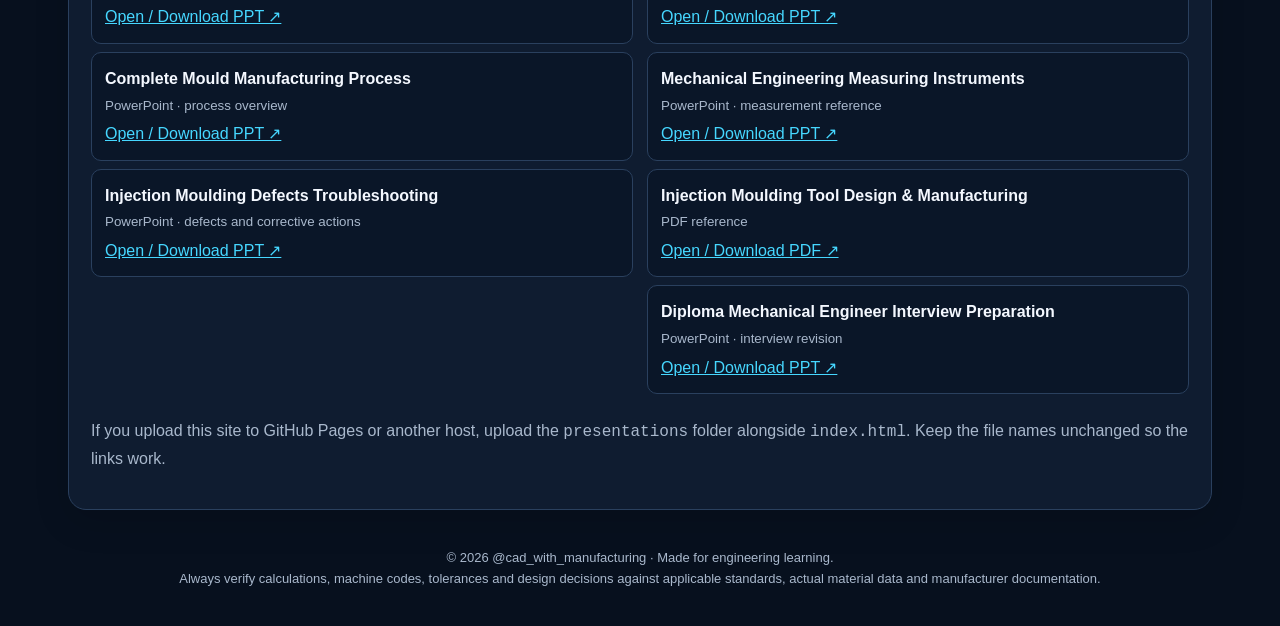
==== commit 09ca8c4e: "Update print statement from 'Hello' to 'Goodbye'" ====
--- a/index.html
+++ b/index.html
@@ -8,15 +8,10 @@
 :root{--bg:#07101e;--panel:#101d31;--panel2:#0a1628;--cyan:#46d7ff;--orange:#ffad5a;--text:#f4f8ff;--muted:#a9b8cc;--line:#2a405e;--green:#65e6b3}*{box-sizing:border-box}html{scroll-behavior:smooth}body{margin:0;background:radial-gradient(ellipse at top right,#132949 0,#07101e 45%);color:var(--text);font:16px/1.6 Arial,Helvetica,sans-serif}a{color:var(--cyan)}button,input,select{font:inherit}button{cursor:pointer}.wrap{max-width:1180px;margin:auto;padding:18px}.hero,.section{background:rgba(16,29,49,.96);border:1px solid var(--line);border-radius:18px;padding:22px;margin-bottom:18px;box-shadow:0 12px 35px #0002}.hero{display:flex;align-items:center;gap:18px;flex-wrap:wrap}.logo{width:76px;height:76px;flex:none;object-fit:contain;border-radius:50%}.hero-copy{flex:1;min-width:240px}.eyebrow{color:var(--orange);font-weight:800;letter-spacing:2px;text-transform:uppercase;font-size:12px}.hero h1{font-size:clamp(25px,4vw,39px);line-height:1.12;margin:5px 0}.hero p{margin:8px 0;color:var(--muted)}.hero-actions{display:flex;gap:10px;flex-wrap:wrap}.btn{display:inline-flex;align-items:center;justify-content:center;border:0;border-radius:10px;padding:10px 15px;background:var(--orange);color:#172033;font-weight:800;text-decoration:none}.btn.secondary{background:#1b304b;color:var(--text);border:1px solid var(--line)}.section-head{display:flex;align-items:end;justify-content:space-between;gap:12px;flex-wrap:wrap;margin-bottom:14px}.section h2{font-size:22px;margin:0;color:var(--cyan)}.muted,small{color:var(--muted)}.stats{display:grid;grid-template-columns:repeat(4,1fr);gap:10px;margin:16px 0}.stat{background:var(--panel2);border:1px solid var(--line);border-radius:12px;padding:13px}.stat b{display:block;color:var(--orange);font-size:22px}.stat span{font-size:13px;color:var(--muted)}.grid{display:grid;grid-template-columns:repeat(3,minmax(0,1fr));gap:12px}.topic{background:linear-gradient(145deg,#10223a,#0a1628);border:1px solid var(--line);border-radius:14px;padding:17px;display:flex;flex-direction:column;min-height:178px}.topic .emoji{font-size:27px}.topic h3{margin:6px 0;color:var(--text);font-size:18px}.topic p{margin:0 0 14px;color:var(--muted);font-size:14px;flex:1}.topic button{background:#17314e;color:var(--cyan);border:1px solid #2c4b6c;border-radius:9px;padding:9px;font-weight:700;text-align:left}.search-row{display:flex;gap:10px;flex-wrap:wrap;margin:12px 0 16px}.search-row input,.search-row select,.field input,.field select{background:#081426;color:var(--text);border:1px solid var(--line);border-radius:9px;padding:11px;width:100%;min-width:0}.search-row input{flex:1;min-width:220px}.search-row select{width:auto;min-width:170px}.calculator-grid{display:grid;grid-template-columns:repeat(2,minmax(0,1fr));gap:14px}.calc{background:var(--panel2);border:1px solid var(--line);border-radius:13px;padding:16px}.calc h3{margin:0 0 10px}.field{margin:9px 0}.field label{display:block;font-size:13px;color:var(--muted);margin-bottom:4px}.result{padding:12px;border-radius:9px;background:#132943;border-left:3px solid var(--green);margin-top:12px;overflow-wrap:anywhere}.note-panel{border:1px solid #355575;background:#091729;border-radius:14px;padding:20px;margin-top:16px}.note-panel h2{color:var(--orange)}.note-panel h3{margin:18px 0 5px;color:var(--cyan)}.note-panel li{margin:6px 0;color:#d8e4f4}.note-panel .ppt-links{display:flex;gap:8px;flex-wrap:wrap;margin-top:15px}.pill{display:inline-block;border:1px solid #355575;border-radius:30px;padding:3px 9px;color:var(--cyan);font-size:12px;margin:3px}.hide{display:none!important}.formula{font-family:Consolas,monospace;background:#06101e;border:1px solid #263c58;border-radius:8px;padding:10px;overflow-wrap:anywhere}.two-col{display:grid;grid-template-columns:1fr 1fr;gap:14px}.resource{padding:13px;border:1px solid var(--line);background:var(--panel2);border-radius:10px;margin:8px 0}.resource b{display:block}.resource a{display:inline-block;margin-top:4px}.footer{text-align:center;color:var(--muted);padding:20px;font-size:13px}button:focus-visible,a:focus-visible,input:focus-visible,select:focus-visible{outline:2px solid var(--cyan);outline-offset:3px}
 @media(max-width:800px){.grid{grid-template-columns:repeat(2,minmax(0,1fr))}.stats{grid-template-columns:repeat(2,1fr)}}@media(max-width:560px){.wrap{padding:10px}.hero,.section{padding:15px}.grid,.calculator-grid,.two-col{grid-template-columns:1fr}.logo{width:60px;height:60px}.hero{align-items:flex-start}}
 @media print{body{background:white;color:#111}.hero,.section,.topic,.calc,.note-panel,.resource{background:white;color:#111;box-shadow:none;border:1px solid #bbb}button,.btn,.hero-actions{display:none!important}p,li,small,.muted{color:#333}}
-.
 </style>
 </head><body><main class="wrap">
 <header class="hero">
-<img src="./icon-512.png"
-     alt="CAD & Manufacturing Logo"
-     width="60"
-     height="60"
-     style="object-fit:contain;">
+<img src="[data-uri]" alt="CAD &amp; Manufacturing Logo" class="logo" width="76" height="76" style="object-fit:contain;">
 <div class="hero-copy"><div class="eyebrow">Engineering learning platform</div><h1>CAD &amp; Manufacturing Hub</h1><p><strong style="color:var(--orange)">@cad_with_manufacturing</strong> · Mechanical notes, design calculators, CAD, CNC, GD&amp;T and mould technology.</p><div class="hero-actions"><a class="btn" href="https://www.instagram.com/cad_with_manufacturing/" target="_blank" rel="noopener">Visit Instagram ↗</a><a class="btn secondary" href="#engineering-notes">Explore Notes ↓</a></div></div>
 </header>
 <section class="section"><div class="section-head"><h2>📘 Your Engineering Desk</h2><span class="pill">Study · Revise · Calculate</span></div><p class="muted">Search topics, open concise study notes, review formulas and access available PowerPoint/PDF learning files.</p><div class="stats"><div class="stat"><b id="topicCount">12</b><span>Study topics</span></div><div class="stat"><b>4</b><span>Live calculators</span></div><div class="stat"><b>24/7</b><span>Self-learning</span></div><div class="stat"><b>100%</b><span>Responsive layout</span></div></div></section>
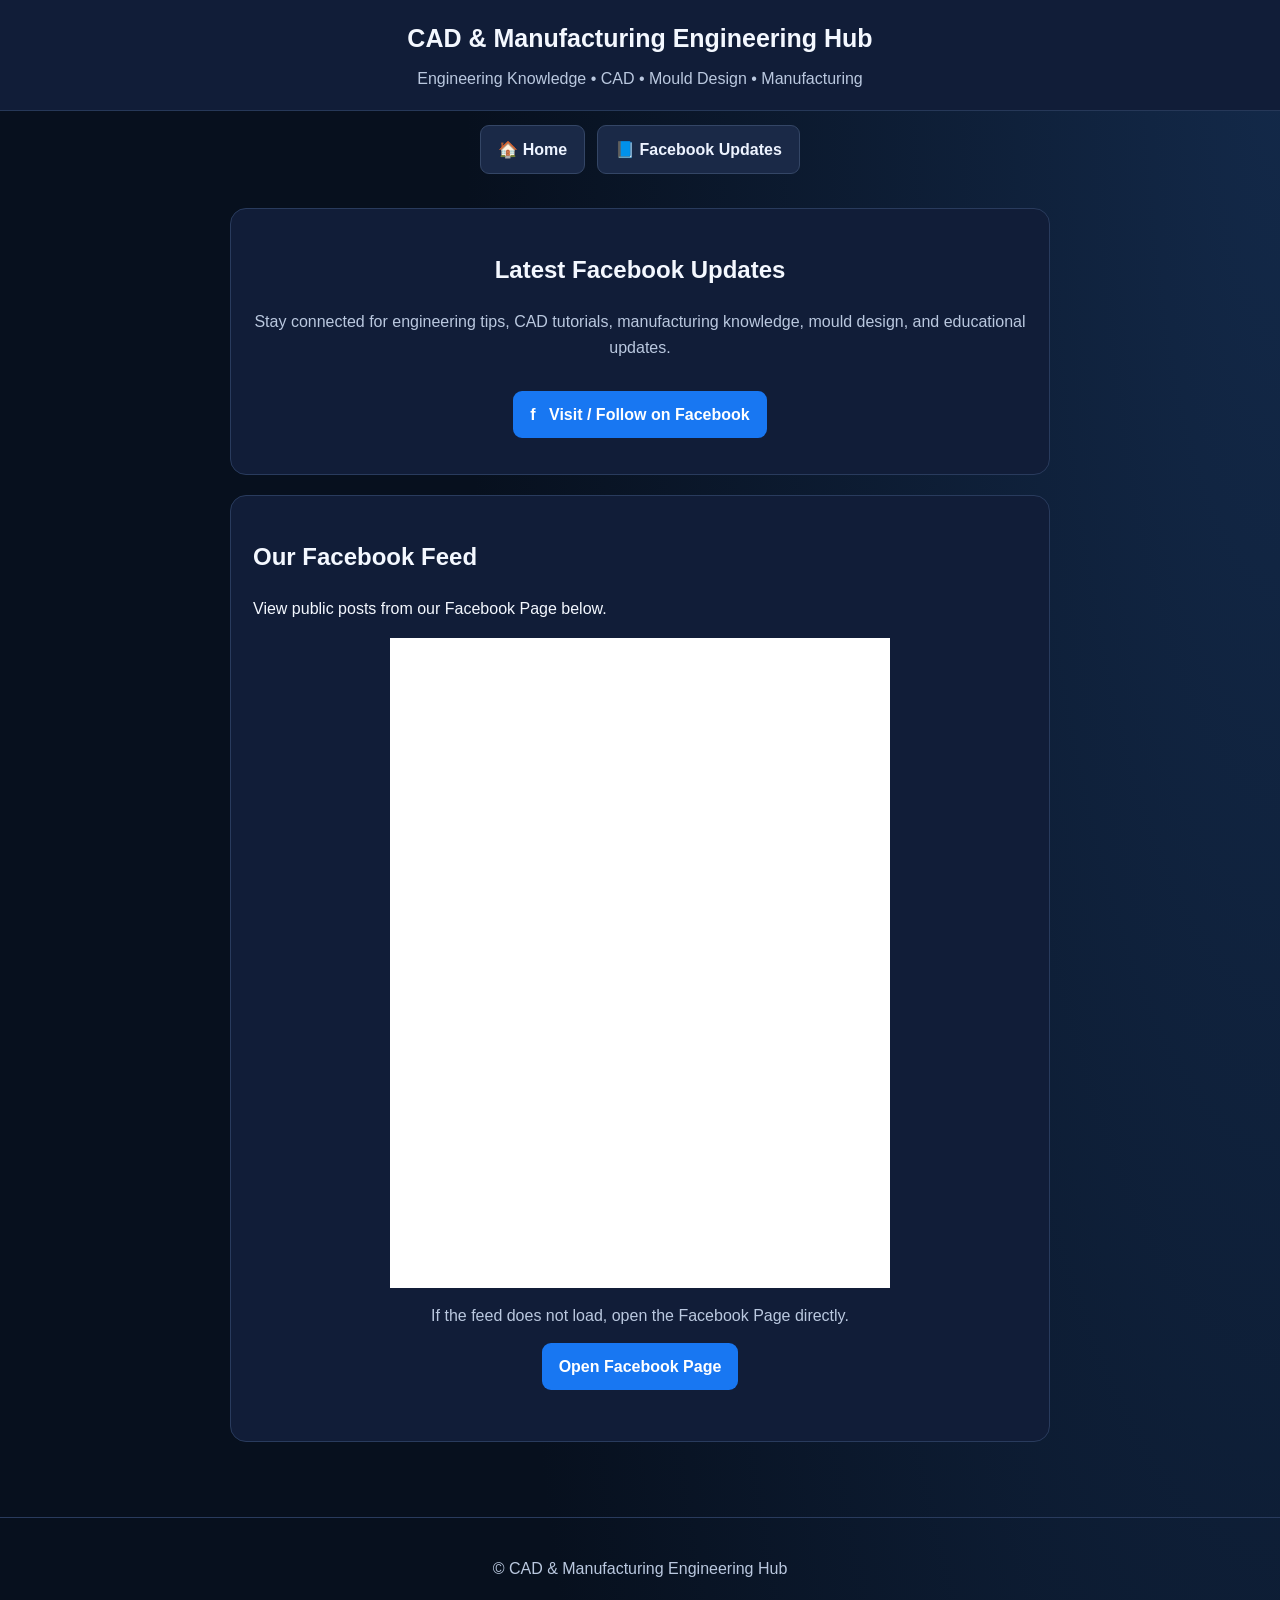
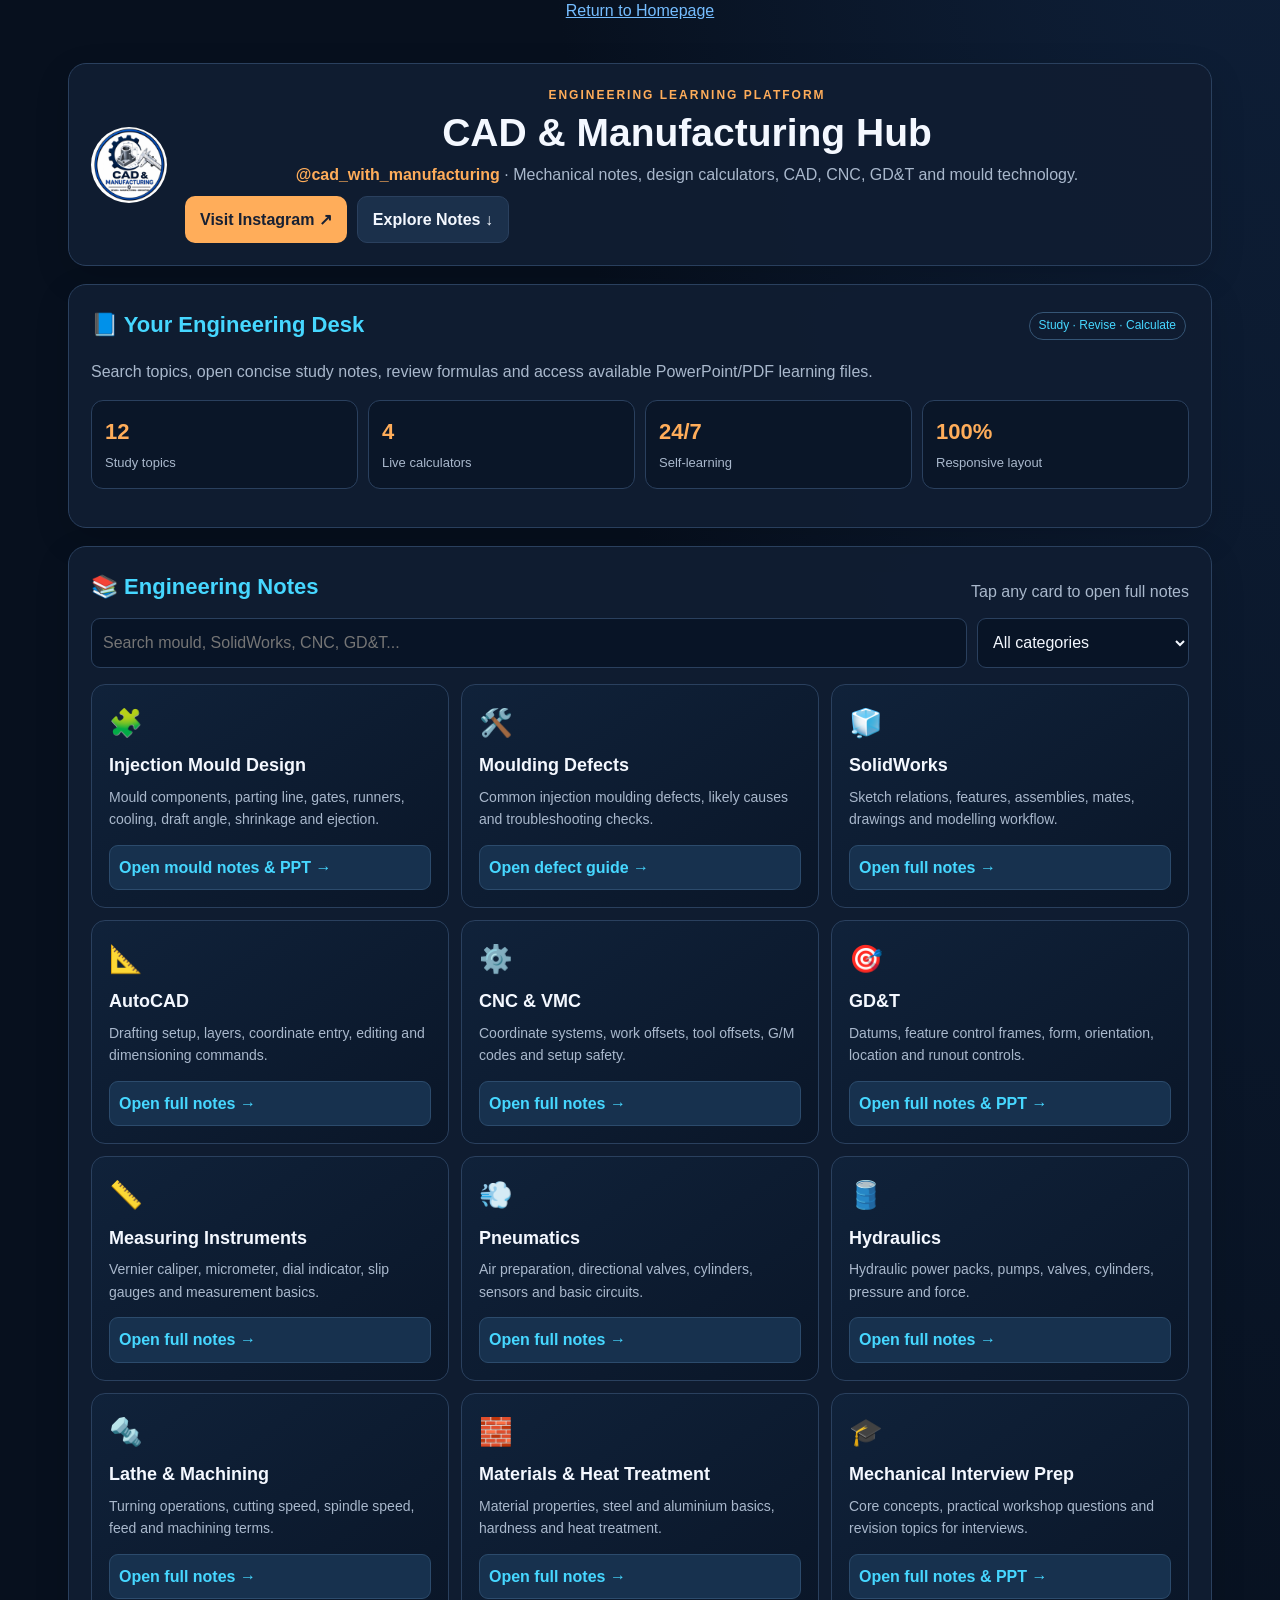
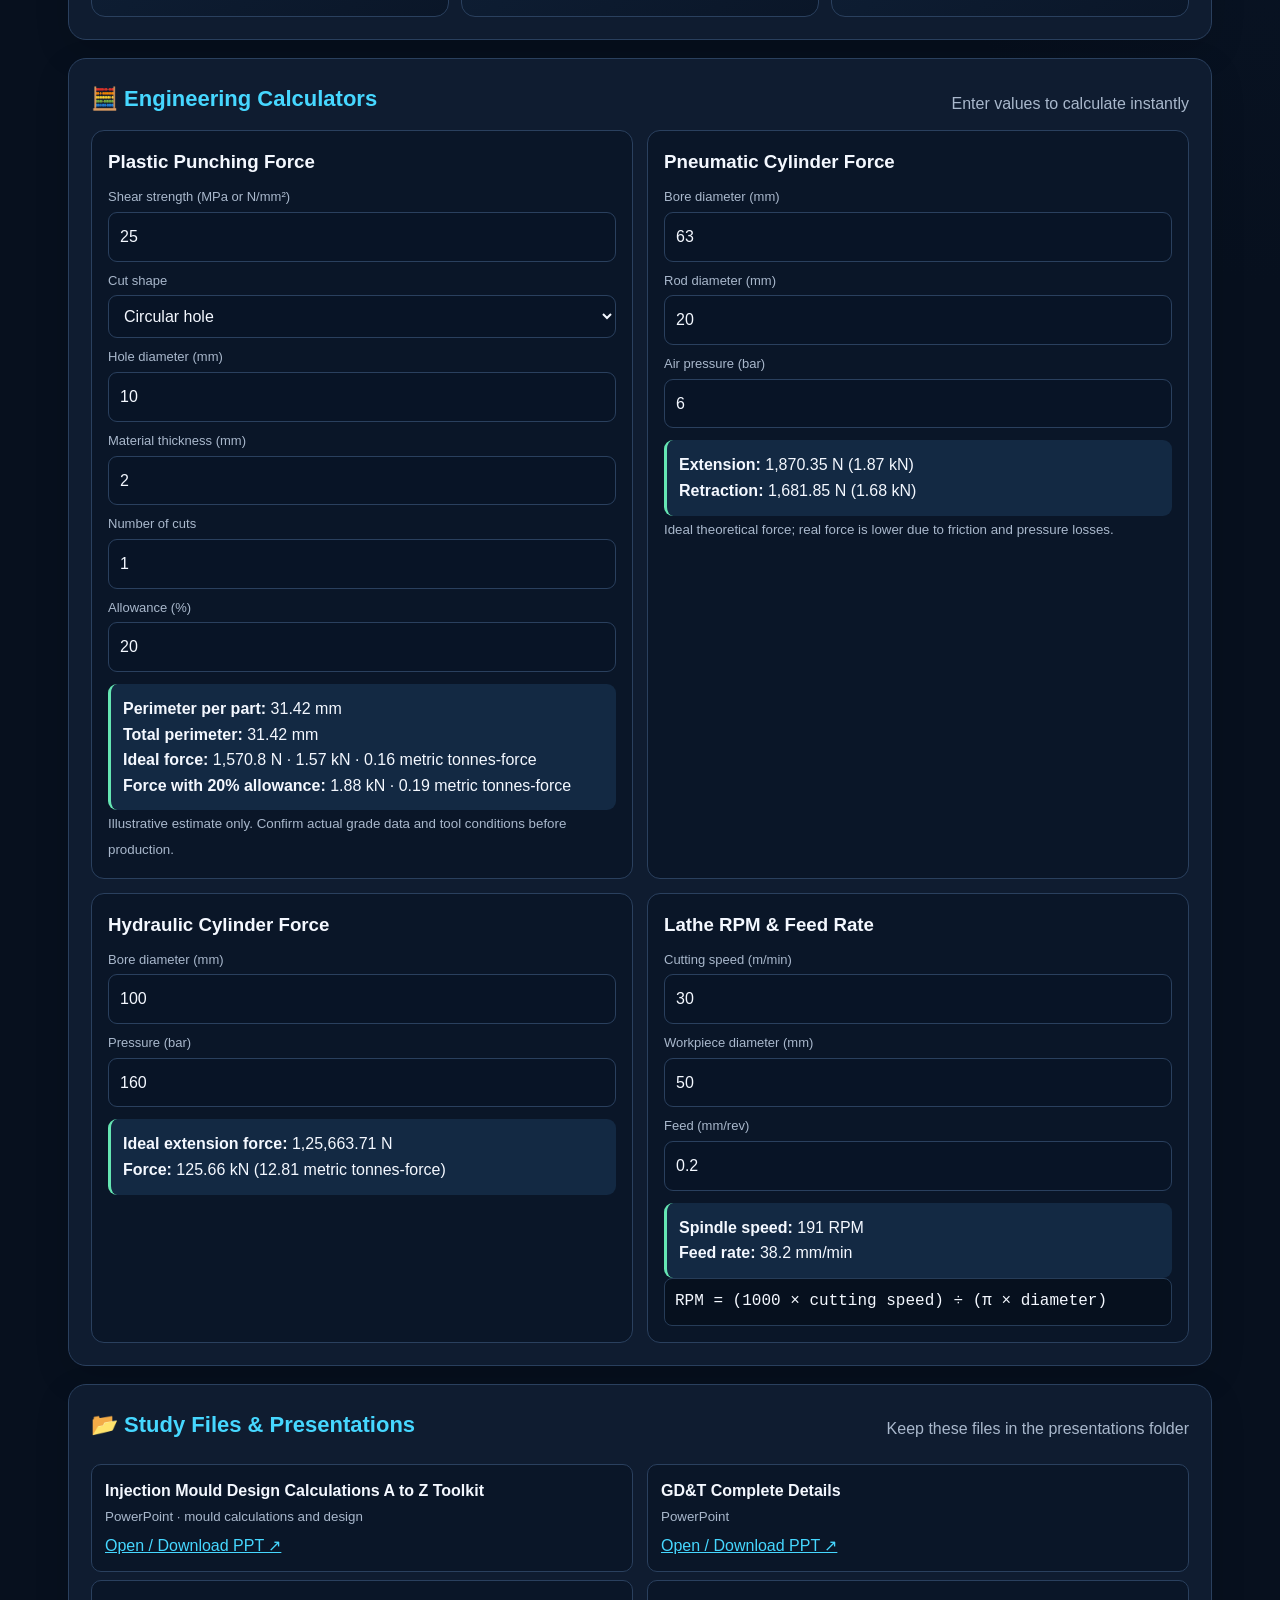
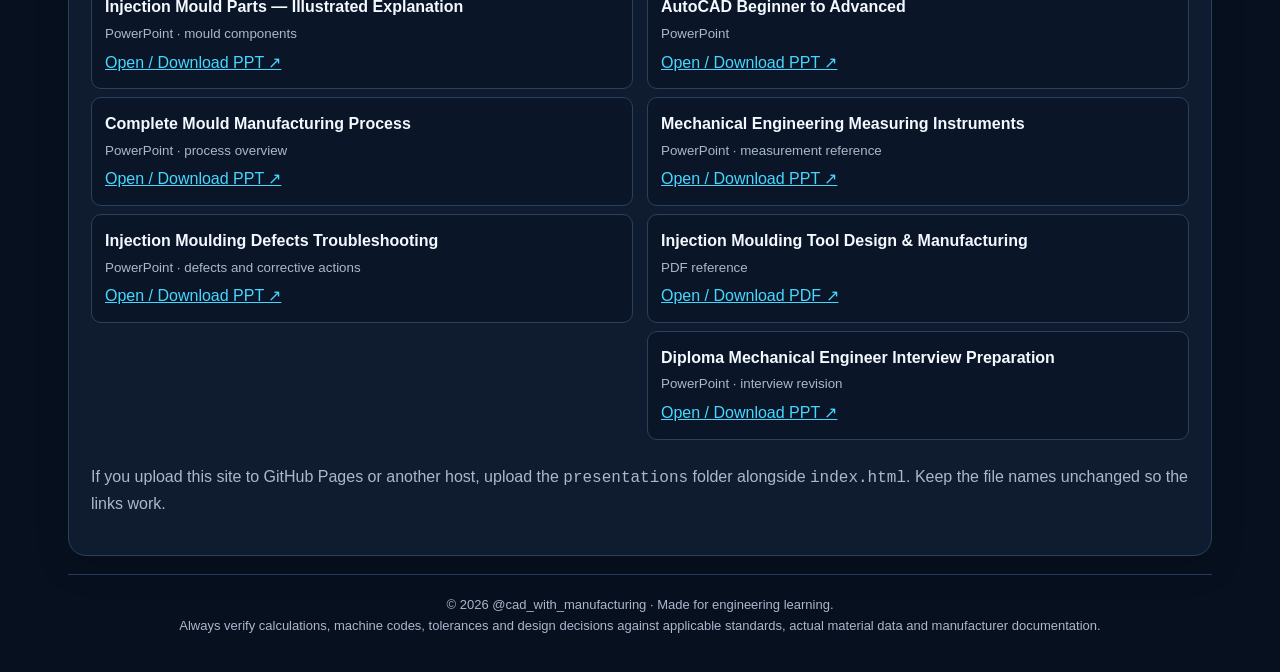
==== commit 93655cdc: "Update index.html" ====
--- a/index.html
+++ b/index.html
@@ -1,6 +1,183 @@
 <!DOCTYPE html>
 <html lang="en">
 <head>
+  <meta charset="UTF-8">
+  <meta name="viewport" content="width=device-width, initial-scale=1">
+  <meta name="theme-color" content="#0b1329">
+  <title>Facebook Updates | CAD & Manufacturing Engineering</title>
+  <meta name="description" content="Follow CAD and Manufacturing Engineering updates, educational posts, and engineering tips.">
+
+  <style>
+    * { box-sizing: border-box; }
+
+    body {
+      margin: 0;
+      font-family: Arial, sans-serif;
+      color: #edf3ff;
+      background: #0b1329;
+    }
+
+    header {
+      padding: 18px;
+      background: #111d38;
+      border-bottom: 1px solid #263858;
+      text-align: center;
+    }
+
+    header h1 { margin: 0 0 8px; font-size: 25px; }
+    header p { color: #bac8df; margin: 0; }
+
+    nav {
+      display: flex;
+      justify-content: center;
+      flex-wrap: wrap;
+      gap: 12px;
+      padding: 14px;
+    }
+
+    nav a, .follow-btn {
+      display: inline-block;
+      padding: 11px 17px;
+      border-radius: 9px;
+      text-decoration: none;
+      font-weight: bold;
+    }
+
+    nav a {
+      color: #edf3ff;
+      background: #1a2947;
+      border: 1px solid #344666;
+    }
+
+    .follow-btn {
+      color: white;
+      background: #1877f2;
+      margin: 14px 0;
+    }
+
+    .container {
+      max-width: 850px;
+      margin: 20px auto;
+      padding: 0 15px 35px;
+    }
+
+    .intro, .feed-card {
+      padding: 22px;
+      border-radius: 16px;
+      border: 1px solid #293b5d;
+      background: #111d38;
+      margin-bottom: 20px;
+    }
+
+    .intro { text-align: center; }
+    .intro p { color: #bac8df; line-height: 1.6; }
+
+    .feed-wrap {
+      display: flex;
+      justify-content: center;
+      width: 100%;
+      overflow: hidden;
+    }
+
+    .feed-wrap iframe {
+      width: 100%;
+      max-width: 500px;
+      height: 650px;
+      border: 0;
+      background: white;
+    }
+
+    .fallback {
+      text-align: center;
+      padding: 15px 0;
+      color: #bac8df;
+      line-height: 1.6;
+    }
+
+    footer {
+      text-align: center;
+      padding: 22px;
+      color: #bac8df;
+      border-top: 1px solid #293b5d;
+    }
+
+    footer a { color: #75bdff; }
+
+    @media (max-width: 480px) {
+      header h1 { font-size: 21px; }
+      .intro, .feed-card { padding: 15px; }
+      .feed-wrap iframe { height: 600px; }
+    }
+  </style>
+</head>
+
+<body>
+  <header>
+    <h1>CAD & Manufacturing Engineering Hub</h1>
+    <p>Engineering Knowledge • CAD • Mould Design • Manufacturing</p>
+  </header>
+
+  <nav>
+    <a href="./index.html">🏠 Home</a>
+    <a href="./facebook-updates.html">📘 Facebook Updates</a>
+  </nav>
+
+  <main class="container">
+    <section class="intro">
+      <h2>Latest Facebook Updates</h2>
+      <p>
+        Stay connected for engineering tips, CAD tutorials,
+        manufacturing knowledge, mould design, and educational updates.
+      </p>
+
+      <a class="follow-btn"
+         href="https://www.facebook.com/share/1E3mvhk1dt/"
+         target="_blank"
+         rel="noopener noreferrer">
+        f &nbsp; Visit / Follow on Facebook
+      </a>
+    </section>
+
+    <section class="feed-card">
+      <h2>Our Facebook Feed</h2>
+      <p>View public posts from our Facebook Page below.</p>
+
+      <div class="feed-wrap">
+        <!-- Replace PAGE_URL with your direct Facebook Page URL.
+             Example format: https://www.facebook.com/YourPageName/ -->
+        <iframe
+          title="Facebook Page timeline"
+          src="https://www.facebook.com/plugins/page.php?href=https%3A%2F%2Fwww.facebook.com%2Fshare%2F1E3mvhk1dt%2F&tabs=timeline&width=500&height=650&small_header=false&adapt_container_width=true&hide_cover=false&show_facepile=true"
+          width="500"
+          height="650"
+          scrolling="no"
+          frameborder="0"
+          allow="autoplay; clipboard-write; encrypted-media; picture-in-picture; web-share">
+        </iframe>
+      </div>
+
+      <div class="fallback">
+        If the feed does not load, open the Facebook Page directly.
+        <br>
+        <a class="follow-btn"
+           href="https://www.facebook.com/share/1E3mvhk1dt/"
+           target="_blank"
+           rel="noopener noreferrer">
+          Open Facebook Page
+        </a>
+      </div>
+    </section>
+  </main>
+
+  <footer>
+    <p>© CAD & Manufacturing Engineering Hub</p>
+    <a href="./index.html">Return to Homepage</a>
+  </footer>
+</body>
+</html>
+
+<html lang="en">
+<link rel="manifest" href="./manifest.json"><head>
 <meta charset="UTF-8"><meta name="viewport" content="width=device-width,initial-scale=1"><meta name="theme-color" content="#081120">
 <meta name="description" content="CAD and Manufacturing Engineering Hub — mechanical engineering notes, mould design, CAD, CNC, GD&T, measurement tools and calculators.">
 <title>CAD & Manufacturing | Mechanical Engineering Notes Hub</title>
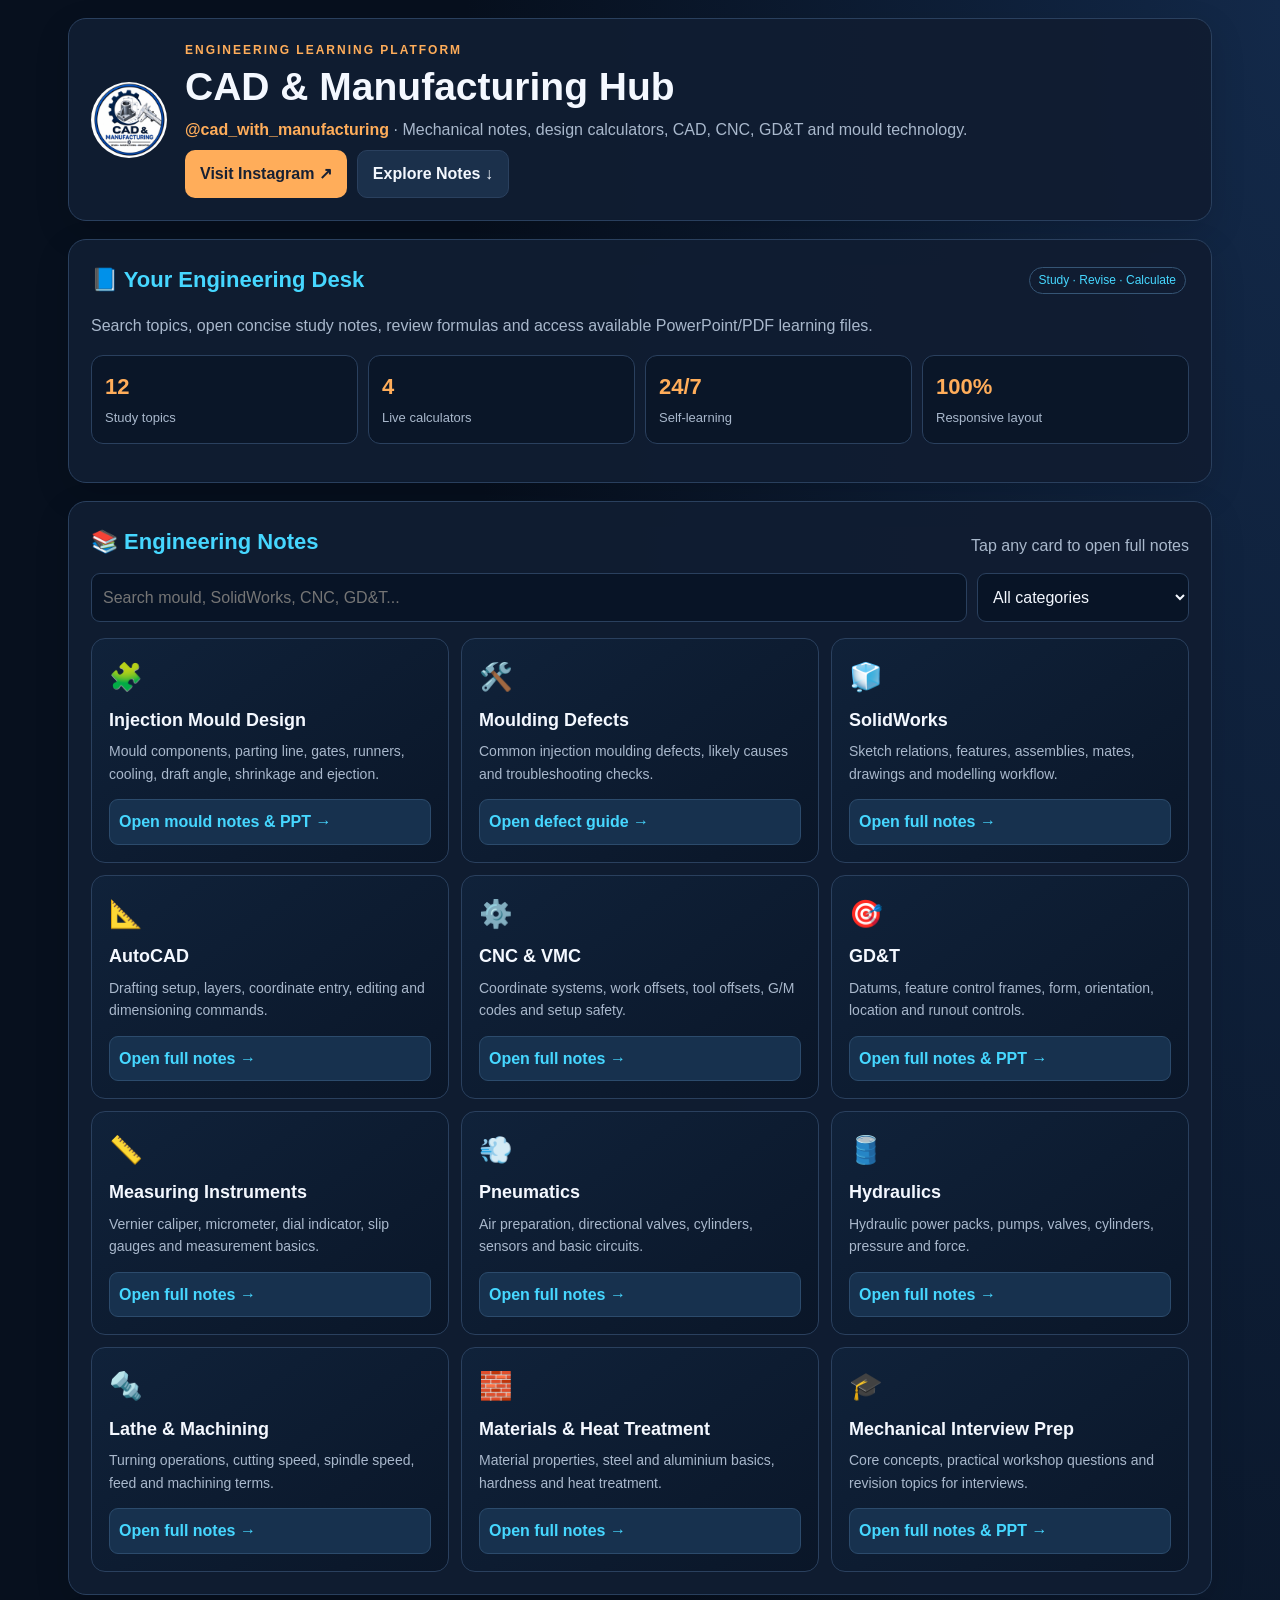
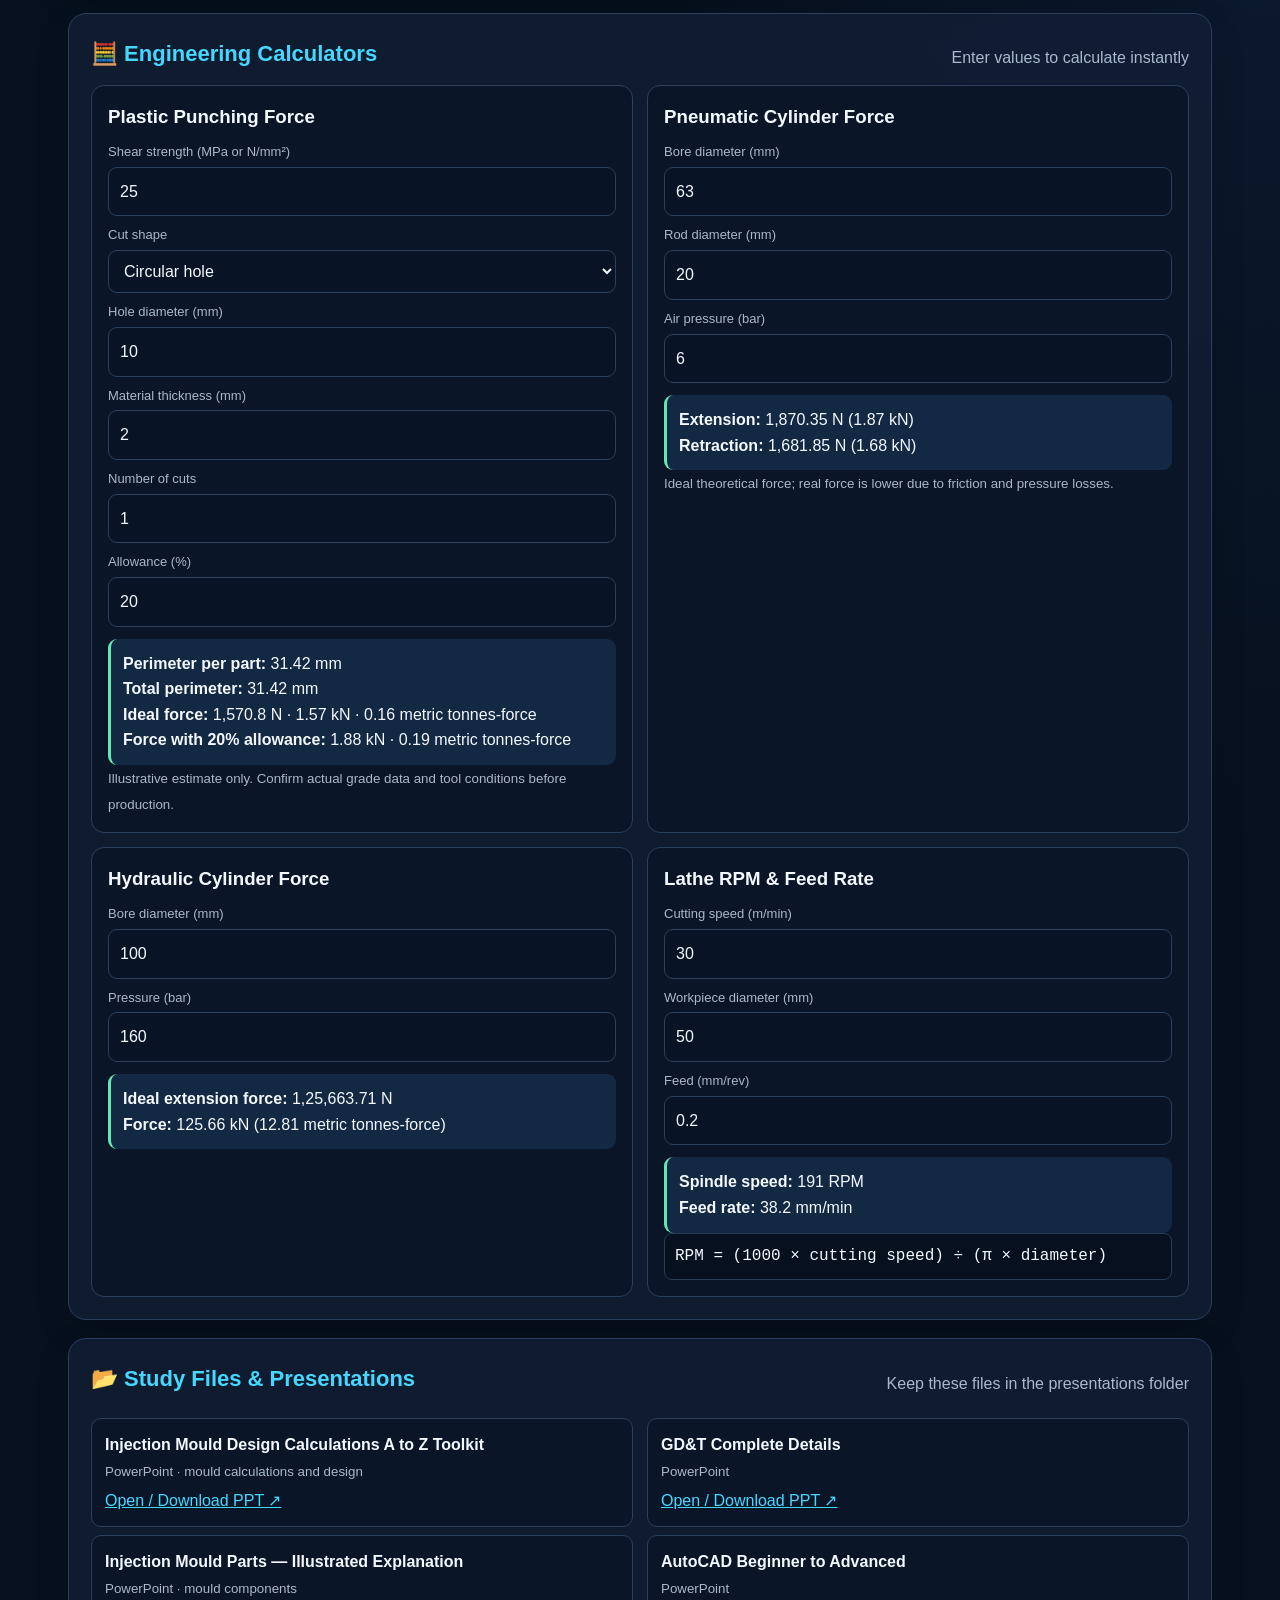
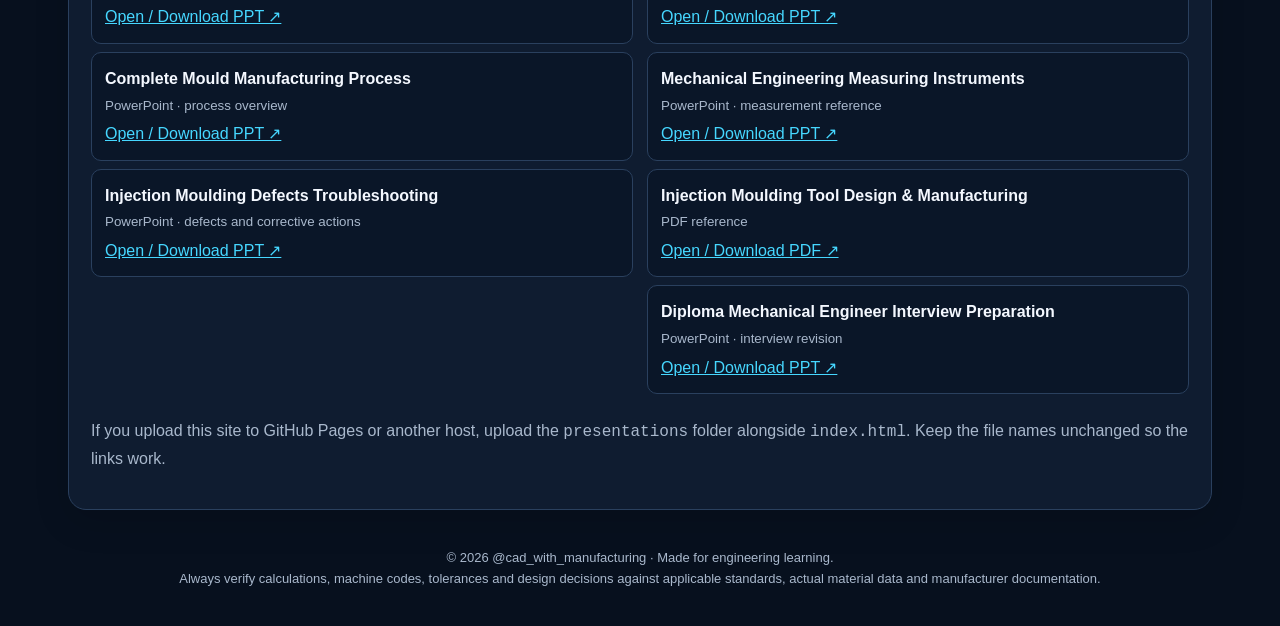
==== commit dbc9bb39: "Refactor index.html for SEO and structure update Removed existing HTML structure and replaced with n" ====
--- a/index.html
+++ b/index.html
@@ -1,181 +1,4 @@
 <!DOCTYPE html>
-<html lang="en">
-<head>
-  <meta charset="UTF-8">
-  <meta name="viewport" content="width=device-width, initial-scale=1">
-  <meta name="theme-color" content="#0b1329">
-  <title>Facebook Updates | CAD & Manufacturing Engineering</title>
-  <meta name="description" content="Follow CAD and Manufacturing Engineering updates, educational posts, and engineering tips.">
-
-  <style>
-    * { box-sizing: border-box; }
-
-    body {
-      margin: 0;
-      font-family: Arial, sans-serif;
-      color: #edf3ff;
-      background: #0b1329;
-    }
-
-    header {
-      padding: 18px;
-      background: #111d38;
-      border-bottom: 1px solid #263858;
-      text-align: center;
-    }
-
-    header h1 { margin: 0 0 8px; font-size: 25px; }
-    header p { color: #bac8df; margin: 0; }
-
-    nav {
-      display: flex;
-      justify-content: center;
-      flex-wrap: wrap;
-      gap: 12px;
-      padding: 14px;
-    }
-
-    nav a, .follow-btn {
-      display: inline-block;
-      padding: 11px 17px;
-      border-radius: 9px;
-      text-decoration: none;
-      font-weight: bold;
-    }
-
-    nav a {
-      color: #edf3ff;
-      background: #1a2947;
-      border: 1px solid #344666;
-    }
-
-    .follow-btn {
-      color: white;
-      background: #1877f2;
-      margin: 14px 0;
-    }
-
-    .container {
-      max-width: 850px;
-      margin: 20px auto;
-      padding: 0 15px 35px;
-    }
-
-    .intro, .feed-card {
-      padding: 22px;
-      border-radius: 16px;
-      border: 1px solid #293b5d;
-      background: #111d38;
-      margin-bottom: 20px;
-    }
-
-    .intro { text-align: center; }
-    .intro p { color: #bac8df; line-height: 1.6; }
-
-    .feed-wrap {
-      display: flex;
-      justify-content: center;
-      width: 100%;
-      overflow: hidden;
-    }
-
-    .feed-wrap iframe {
-      width: 100%;
-      max-width: 500px;
-      height: 650px;
-      border: 0;
-      background: white;
-    }
-
-    .fallback {
-      text-align: center;
-      padding: 15px 0;
-      color: #bac8df;
-      line-height: 1.6;
-    }
-
-    footer {
-      text-align: center;
-      padding: 22px;
-      color: #bac8df;
-      border-top: 1px solid #293b5d;
-    }
-
-    footer a { color: #75bdff; }
-
-    @media (max-width: 480px) {
-      header h1 { font-size: 21px; }
-      .intro, .feed-card { padding: 15px; }
-      .feed-wrap iframe { height: 600px; }
-    }
-  </style>
-</head>
-
-<body>
-  <header>
-    <h1>CAD & Manufacturing Engineering Hub</h1>
-    <p>Engineering Knowledge • CAD • Mould Design • Manufacturing</p>
-  </header>
-
-  <nav>
-    <a href="./index.html">🏠 Home</a>
-    <a href="./facebook-updates.html">📘 Facebook Updates</a>
-  </nav>
-
-  <main class="container">
-    <section class="intro">
-      <h2>Latest Facebook Updates</h2>
-      <p>
-        Stay connected for engineering tips, CAD tutorials,
-        manufacturing knowledge, mould design, and educational updates.
-      </p>
-
-      <a class="follow-btn"
-         href="https://www.facebook.com/share/1E3mvhk1dt/"
-         target="_blank"
-         rel="noopener noreferrer">
-        f &nbsp; Visit / Follow on Facebook
-      </a>
-    </section>
-
-    <section class="feed-card">
-      <h2>Our Facebook Feed</h2>
-      <p>View public posts from our Facebook Page below.</p>
-
-      <div class="feed-wrap">
-        <!-- Replace PAGE_URL with your direct Facebook Page URL.
-             Example format: https://www.facebook.com/YourPageName/ -->
-        <iframe
-          title="Facebook Page timeline"
-          src="https://www.facebook.com/plugins/page.php?href=https%3A%2F%2Fwww.facebook.com%2Fshare%2F1E3mvhk1dt%2F&tabs=timeline&width=500&height=650&small_header=false&adapt_container_width=true&hide_cover=false&show_facepile=true"
-          width="500"
-          height="650"
-          scrolling="no"
-          frameborder="0"
-          allow="autoplay; clipboard-write; encrypted-media; picture-in-picture; web-share">
-        </iframe>
-      </div>
-
-      <div class="fallback">
-        If the feed does not load, open the Facebook Page directly.
-        <br>
-        <a class="follow-btn"
-           href="https://www.facebook.com/share/1E3mvhk1dt/"
-           target="_blank"
-           rel="noopener noreferrer">
-          Open Facebook Page
-        </a>
-      </div>
-    </section>
-  </main>
-
-  <footer>
-    <p>© CAD & Manufacturing Engineering Hub</p>
-    <a href="./index.html">Return to Homepage</a>
-  </footer>
-</body>
-</html>
-
 <html lang="en">
 <link rel="manifest" href="./manifest.json"><head>
 <meta charset="UTF-8"><meta name="viewport" content="width=device-width,initial-scale=1"><meta name="theme-color" content="#081120">
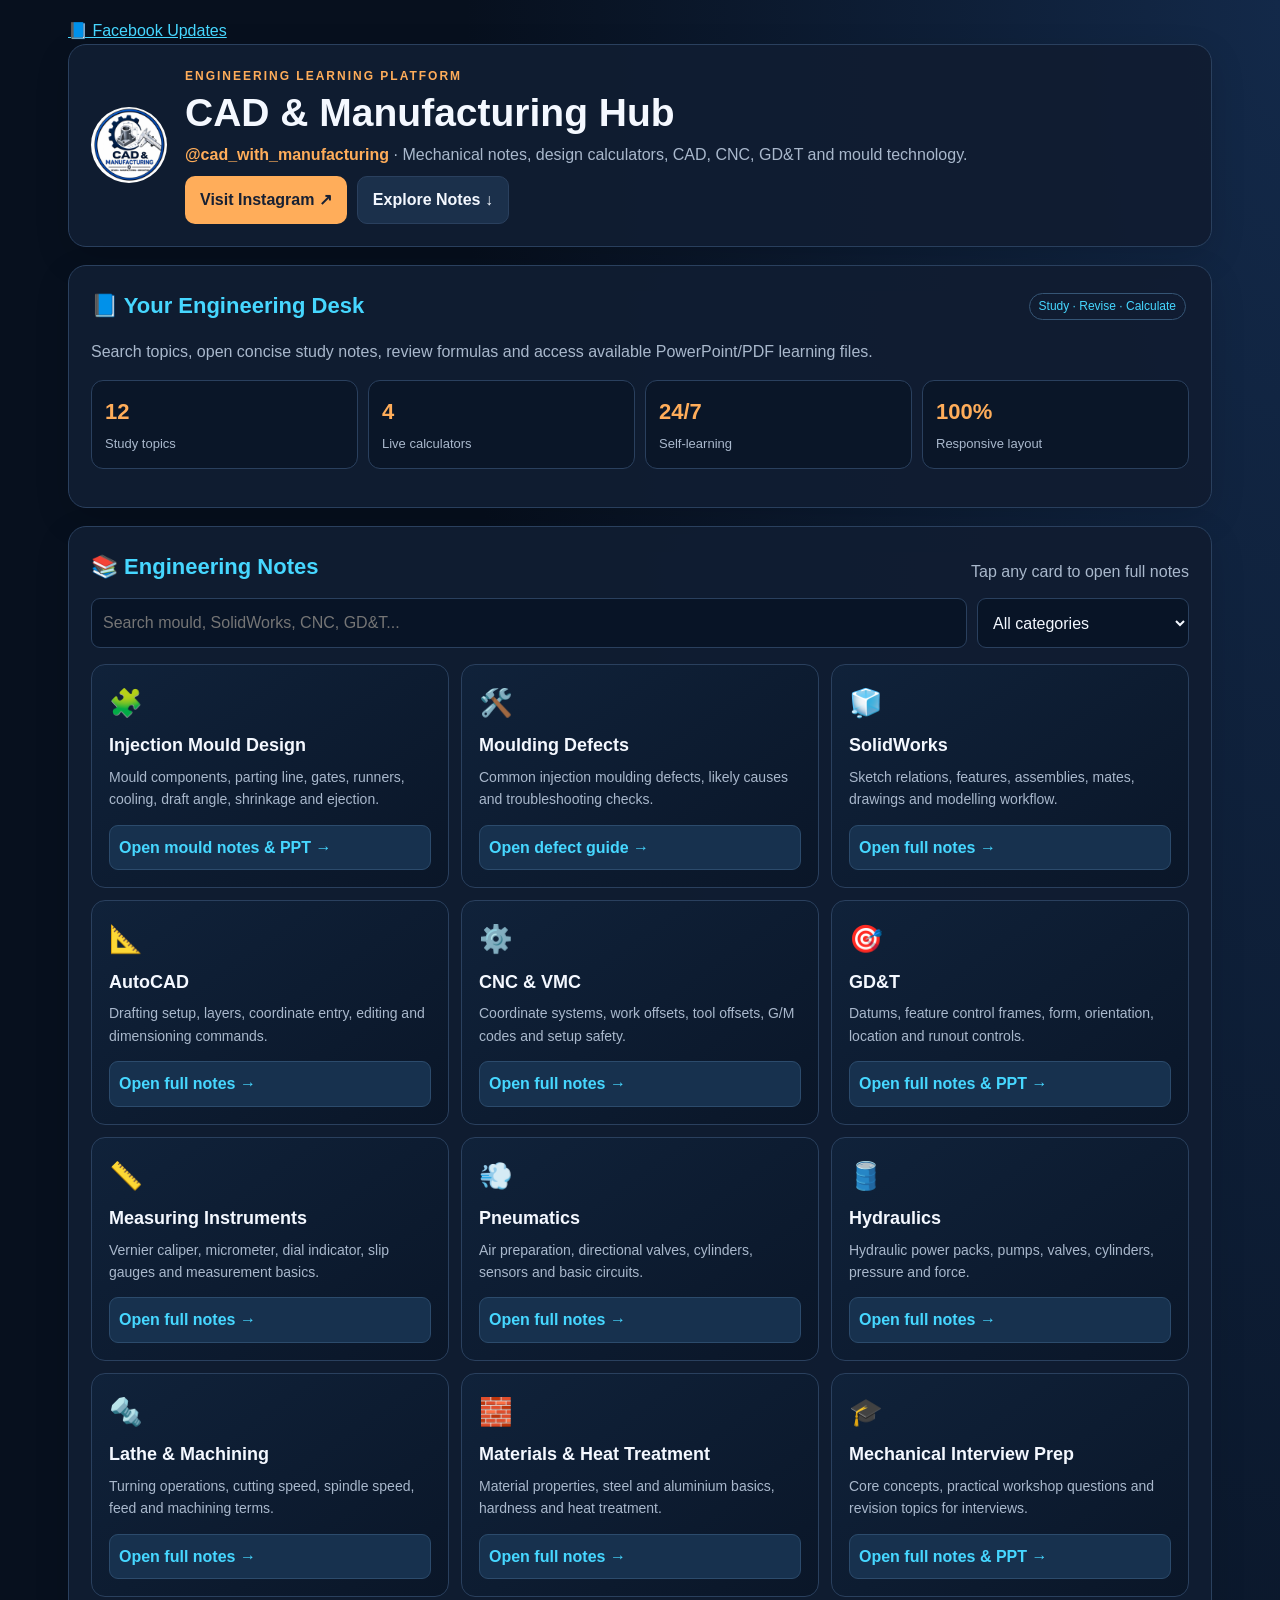
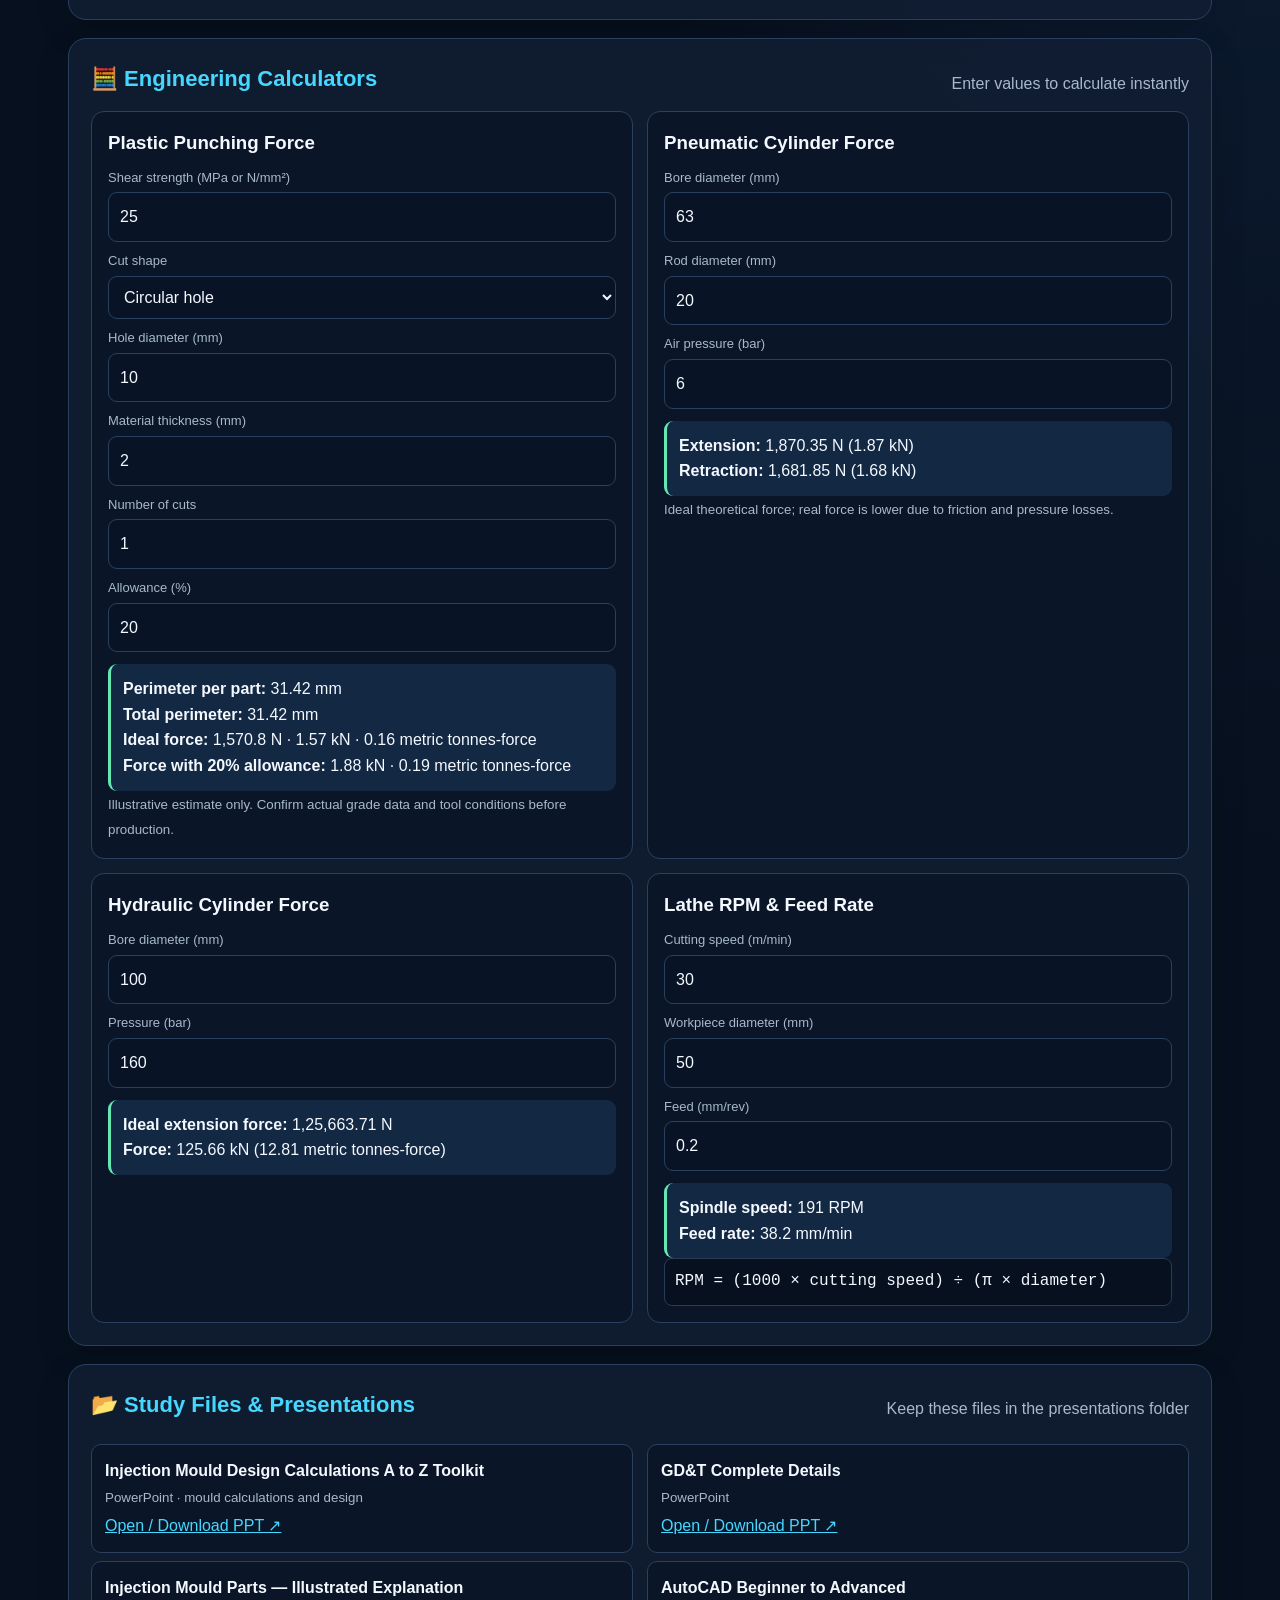
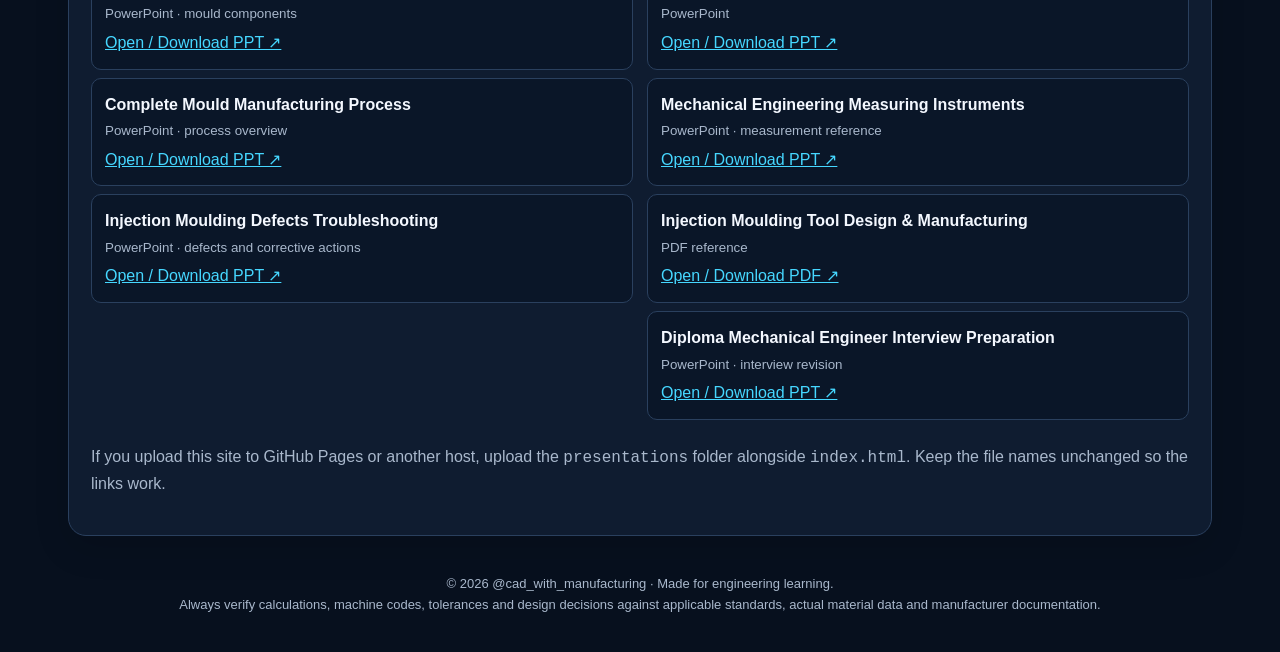
==== commit 660eb1ac: "Update print statement from 'Hello' to 'Goodbye'" ====
--- a/index.html
+++ b/index.html
@@ -10,6 +10,9 @@
 @media print{body{background:white;color:#111}.hero,.section,.topic,.calc,.note-panel,.resource{background:white;color:#111;box-shadow:none;border:1px solid #bbb}button,.btn,.hero-actions{display:none!important}p,li,small,.muted{color:#333}}
 </style>
 </head><body><main class="wrap">
+<a href="./facebook-updates.html">
+  📘 Facebook Updates
+</a>
 <header class="hero">
 <img src="[data-uri]" alt="CAD &amp; Manufacturing Logo" class="logo" width="76" height="76" style="object-fit:contain;">
 <div class="hero-copy"><div class="eyebrow">Engineering learning platform</div><h1>CAD &amp; Manufacturing Hub</h1><p><strong style="color:var(--orange)">@cad_with_manufacturing</strong> · Mechanical notes, design calculators, CAD, CNC, GD&amp;T and mould technology.</p><div class="hero-actions"><a class="btn" href="https://www.instagram.com/cad_with_manufacturing/" target="_blank" rel="noopener">Visit Instagram ↗</a><a class="btn secondary" href="#engineering-notes">Explore Notes ↓</a></div></div>
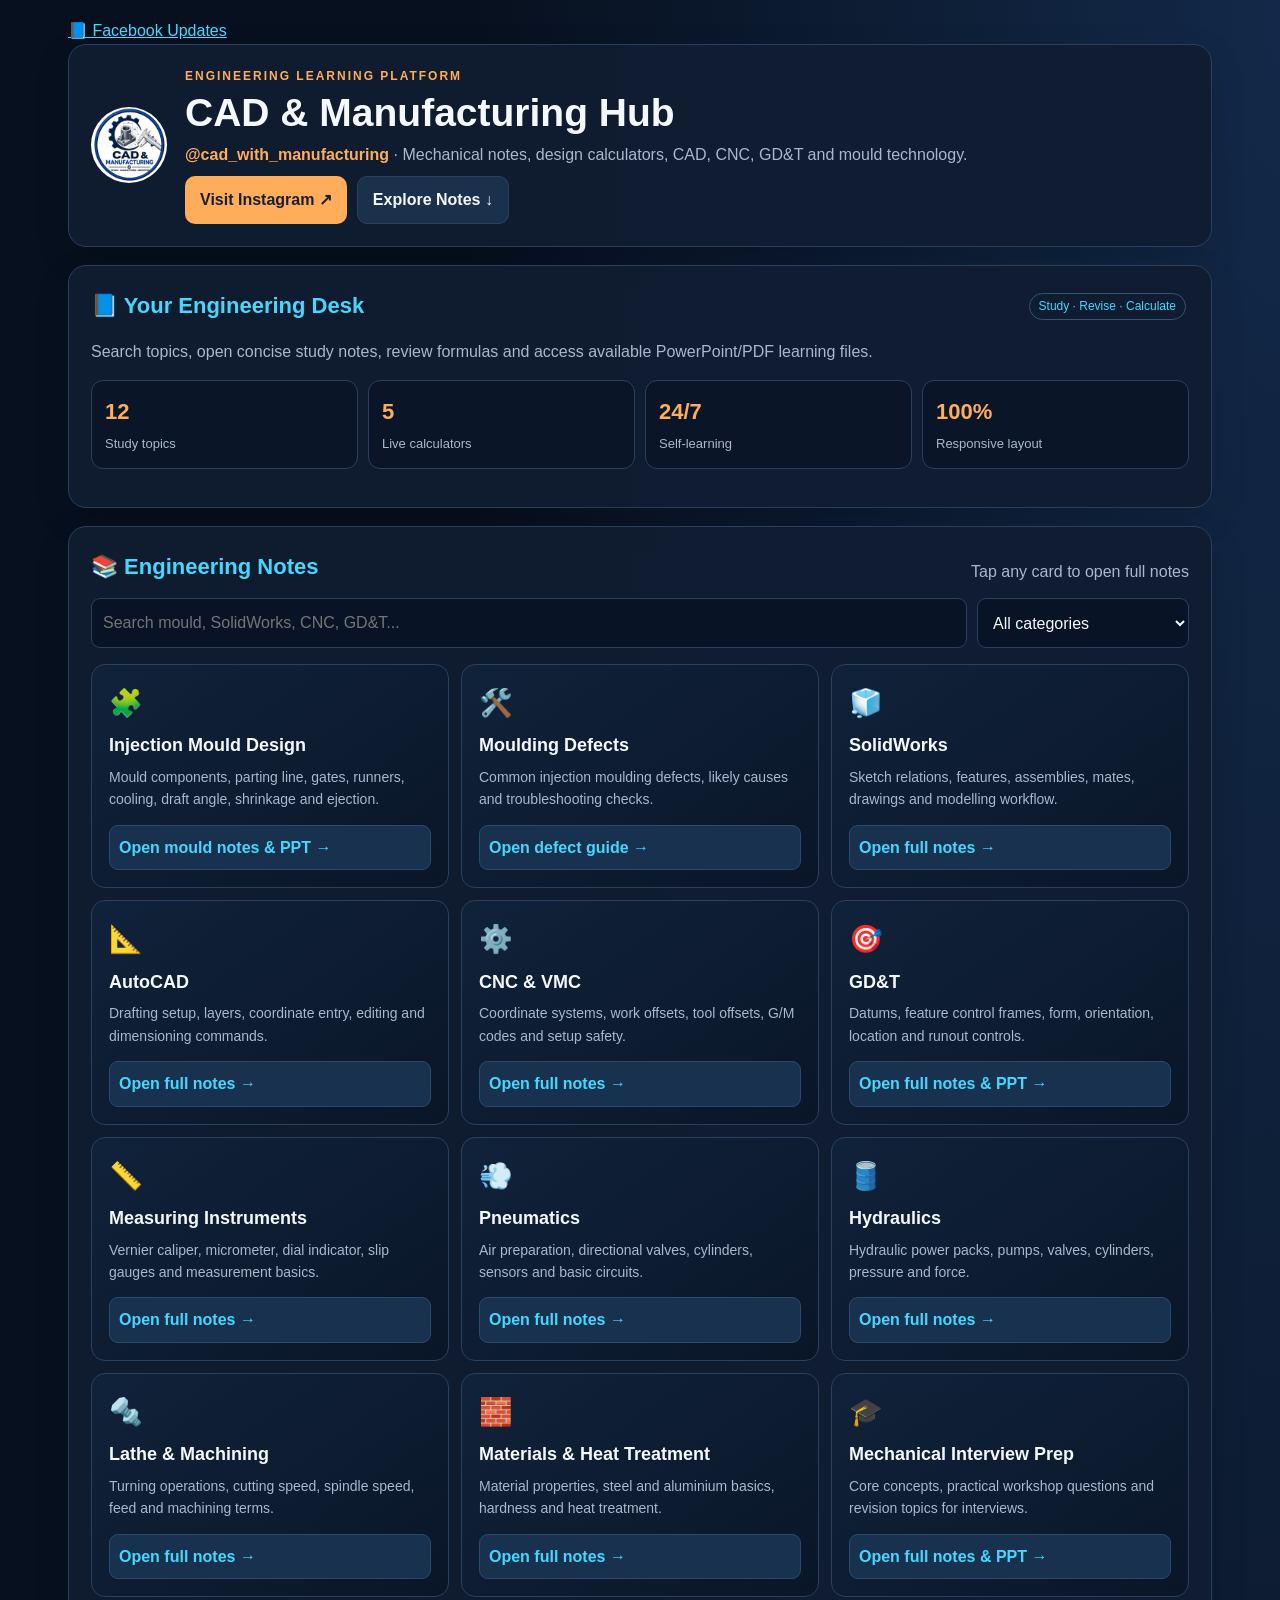
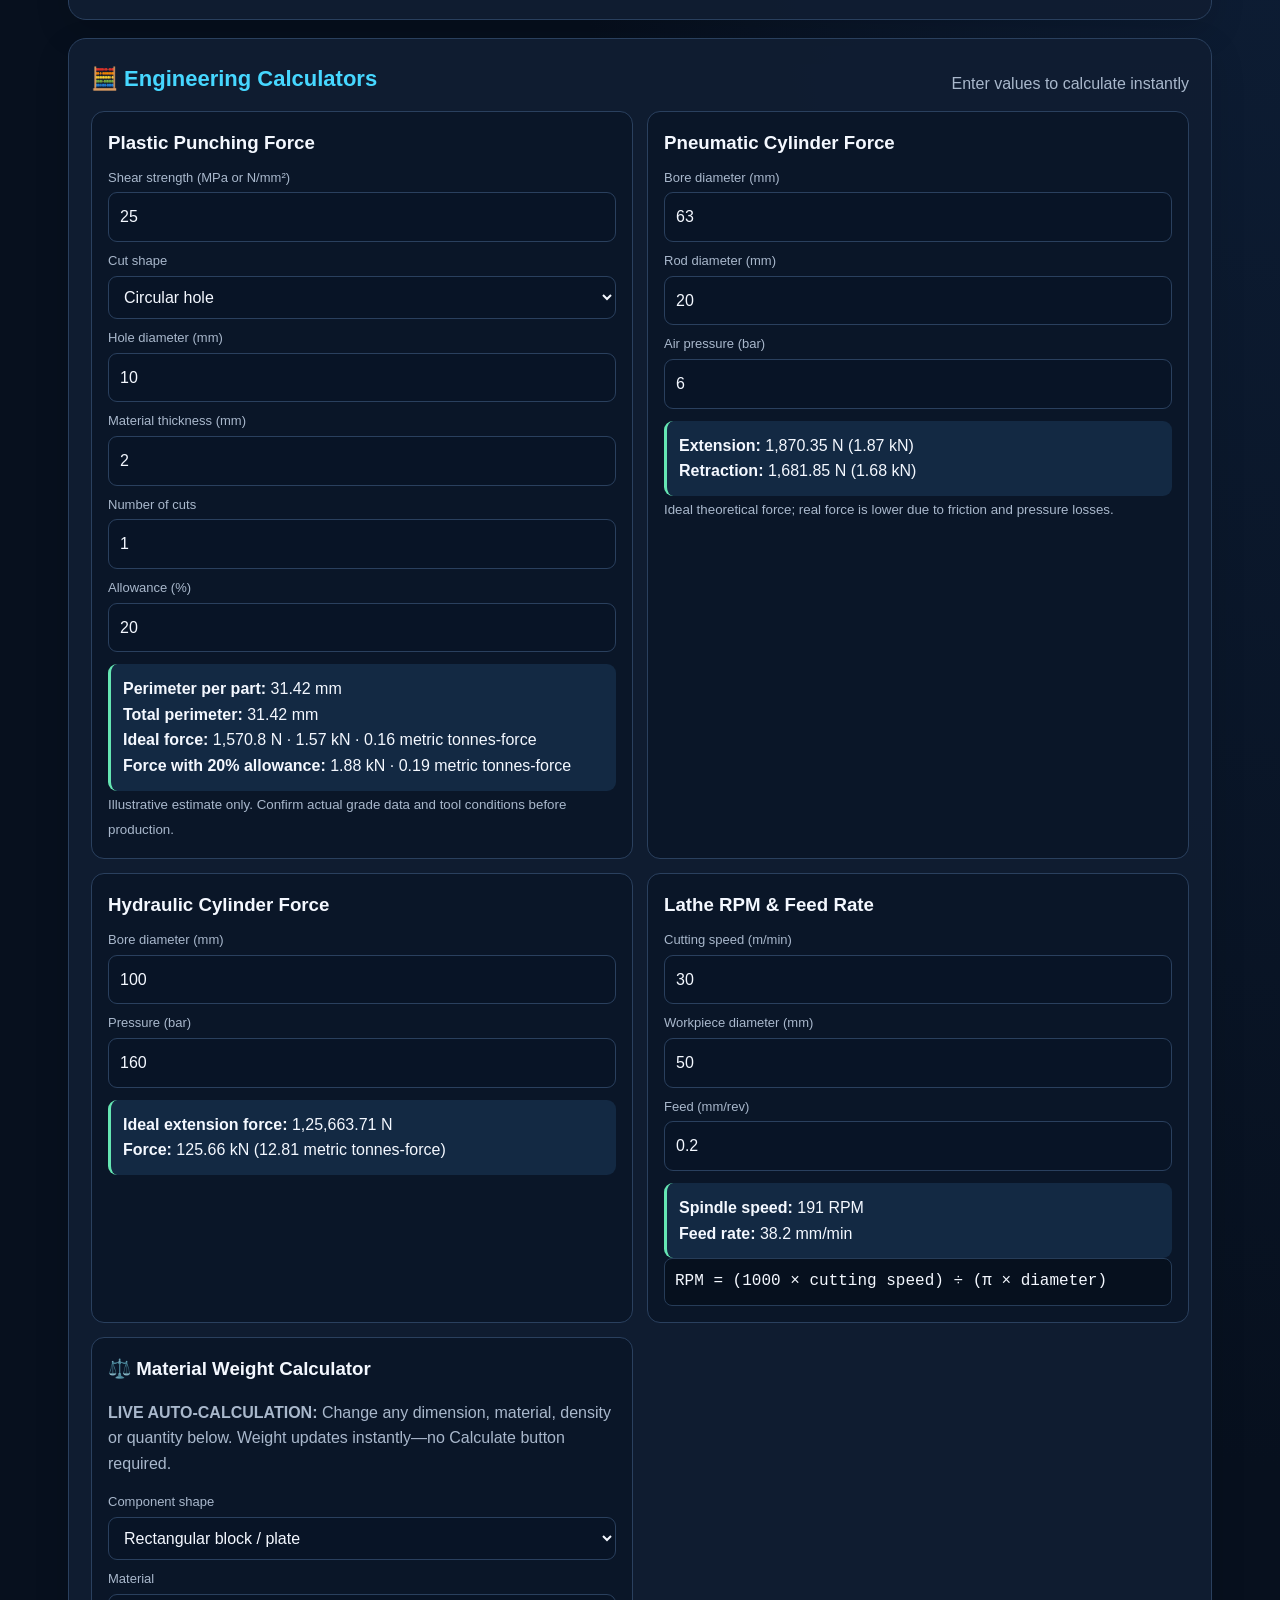
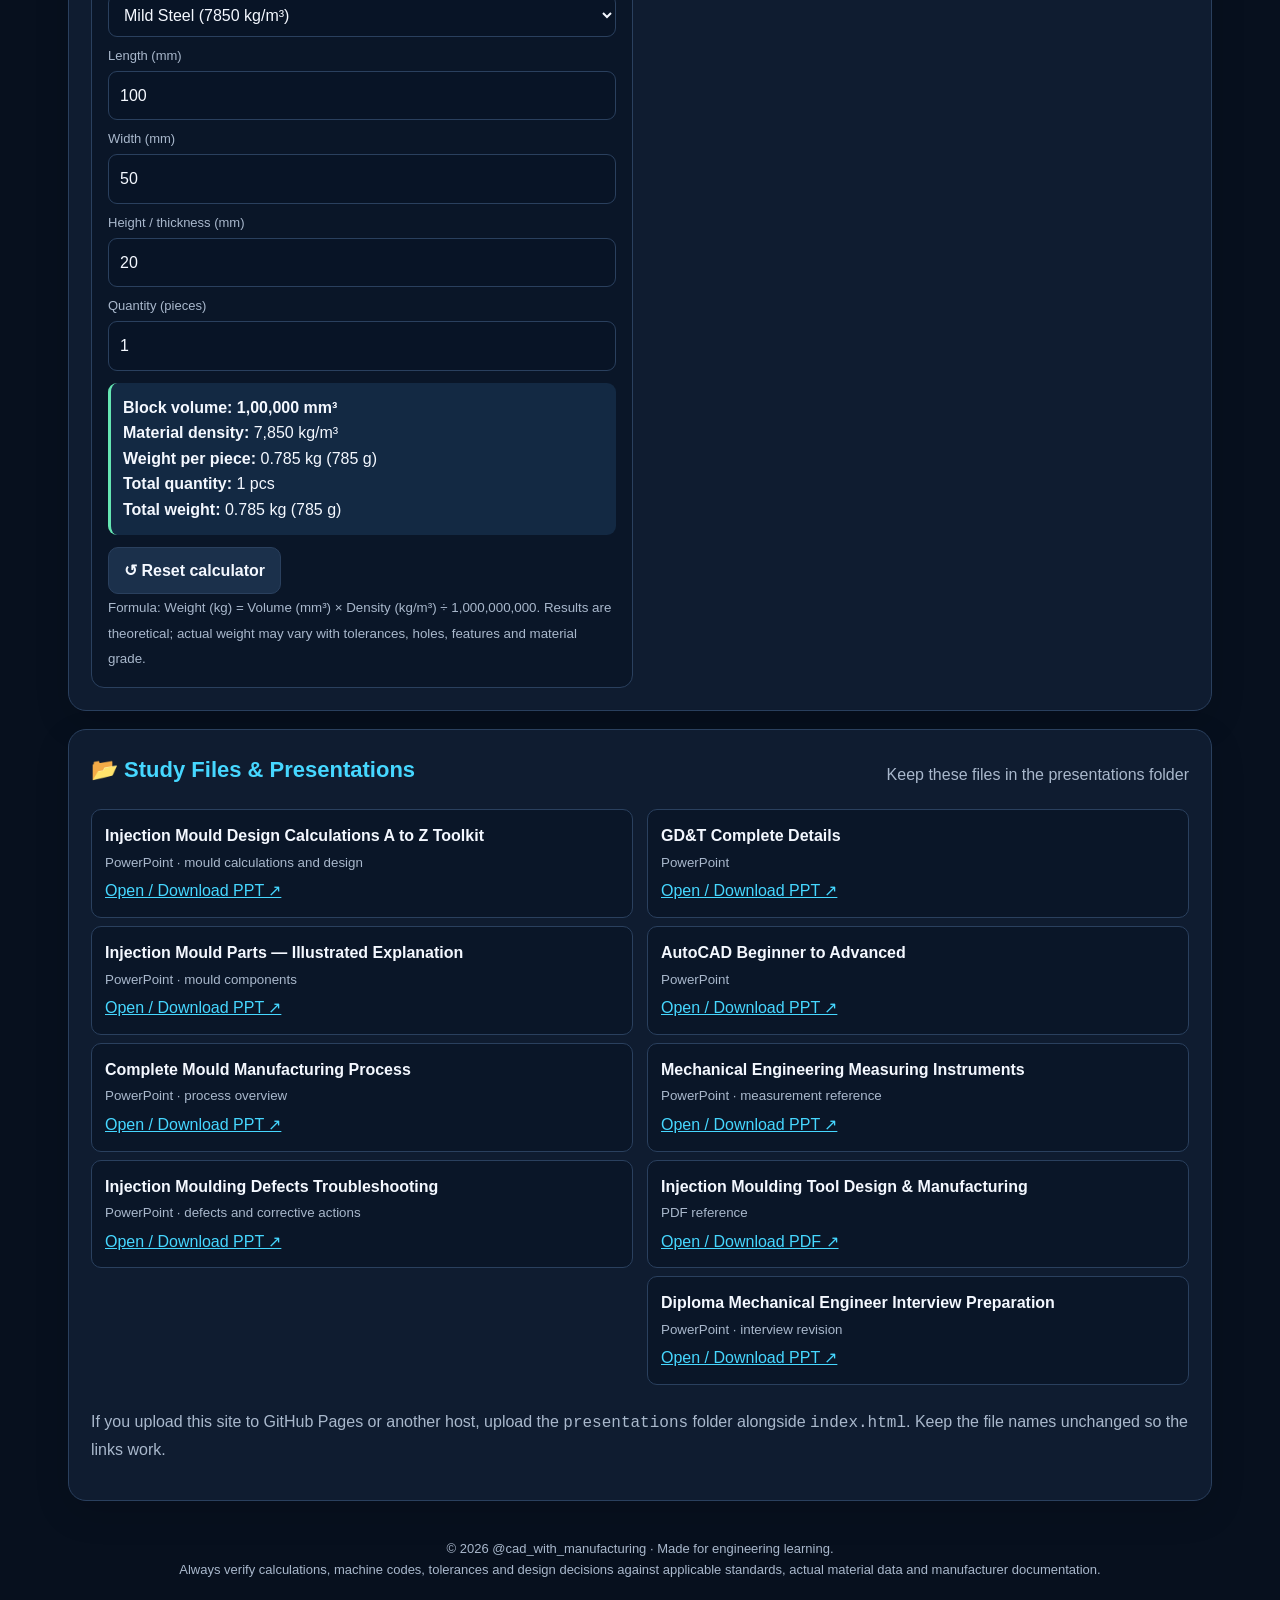
==== commit d774dc4c: "Update index.html" ====
--- a/index.html
+++ b/index.html
@@ -1,6 +1,7 @@
 <!DOCTYPE html>
 <html lang="en">
-<link rel="manifest" href="./manifest.json"><head>
+<head>
+<link rel="manifest" href="./manifest.json">
 <meta charset="UTF-8"><meta name="viewport" content="width=device-width,initial-scale=1"><meta name="theme-color" content="#081120">
 <meta name="description" content="CAD and Manufacturing Engineering Hub — mechanical engineering notes, mould design, CAD, CNC, GD&T, measurement tools and calculators.">
 <title>CAD & Manufacturing | Mechanical Engineering Notes Hub</title>
@@ -17,7 +18,7 @@
 <img src="[data-uri]" alt="CAD &amp; Manufacturing Logo" class="logo" width="76" height="76" style="object-fit:contain;">
 <div class="hero-copy"><div class="eyebrow">Engineering learning platform</div><h1>CAD &amp; Manufacturing Hub</h1><p><strong style="color:var(--orange)">@cad_with_manufacturing</strong> · Mechanical notes, design calculators, CAD, CNC, GD&amp;T and mould technology.</p><div class="hero-actions"><a class="btn" href="https://www.instagram.com/cad_with_manufacturing/" target="_blank" rel="noopener">Visit Instagram ↗</a><a class="btn secondary" href="#engineering-notes">Explore Notes ↓</a></div></div>
 </header>
-<section class="section"><div class="section-head"><h2>📘 Your Engineering Desk</h2><span class="pill">Study · Revise · Calculate</span></div><p class="muted">Search topics, open concise study notes, review formulas and access available PowerPoint/PDF learning files.</p><div class="stats"><div class="stat"><b id="topicCount">12</b><span>Study topics</span></div><div class="stat"><b>4</b><span>Live calculators</span></div><div class="stat"><b>24/7</b><span>Self-learning</span></div><div class="stat"><b>100%</b><span>Responsive layout</span></div></div></section>
+<section class="section"><div class="section-head"><h2>📘 Your Engineering Desk</h2><span class="pill">Study · Revise · Calculate</span></div><p class="muted">Search topics, open concise study notes, review formulas and access available PowerPoint/PDF learning files.</p><div class="stats"><div class="stat"><b id="topicCount">12</b><span>Study topics</span></div><div class="stat"><b>5</b><span>Live calculators</span></div><div class="stat"><b>24/7</b><span>Self-learning</span></div><div class="stat"><b>100%</b><span>Responsive layout</span></div></div></section>
 <section class="section" id="engineering-notes"><div class="section-head"><h2>📚 Engineering Notes</h2><span class="muted">Tap any card to open full notes</span></div><div class="search-row"><input id="search" type="search" placeholder="Search mould, SolidWorks, CNC, GD&T..." aria-label="Search engineering notes"><select id="category"><option value="all">All categories</option><option value="design">CAD & Design</option><option value="manufacturing">Manufacturing</option><option value="quality">Quality & Measurement</option><option value="automation">Automation</option></select></div><div class="grid" id="topicGrid">
 <article class="topic" data-id="mould" data-category="manufacturing" data-search="injection mould mould design tool parts runner gate sprue cooling ejector draft shrinkage"><div class="emoji">🧩</div><h3>Injection Mould Design</h3><p>Mould components, parting line, gates, runners, cooling, draft angle, shrinkage and ejection.</p><button onclick="openNote('mould')">Open mould notes &amp; PPT →</button></article>
 <article class="topic" data-id="defects" data-category="manufacturing" data-search="injection moulding defects troubleshooting short shot flash sink mark warpage burn marks"><div class="emoji">🛠️</div><h3>Moulding Defects</h3><p>Common injection moulding defects, likely causes and troubleshooting checks.</p><button onclick="openNote('defects')">Open defect guide →</button></article>
@@ -37,6 +38,45 @@
 <div class="calc"><h3>Pneumatic Cylinder Force</h3><div class="field"><label for="bore">Bore diameter (mm)</label><input id="bore" type="number" min="1" value="63"></div><div class="field"><label for="rod">Rod diameter (mm)</label><input id="rod" type="number" min="0" value="20"></div><div class="field"><label for="pressure">Air pressure (bar)</label><input id="pressure" type="number" min="0" value="6" step="0.1"></div><div class="result" id="pneumaticResult" aria-live="polite"></div><small>Ideal theoretical force; real force is lower due to friction and pressure losses.</small></div>
 <div class="calc"><h3>Hydraulic Cylinder Force</h3><div class="field"><label for="hBore">Bore diameter (mm)</label><input id="hBore" type="number" min="1" value="100"></div><div class="field"><label for="hPressure">Pressure (bar)</label><input id="hPressure" type="number" min="0" value="160"></div><div class="result" id="hydraulicResult" aria-live="polite"></div></div>
 <div class="calc"><h3>Lathe RPM &amp; Feed Rate</h3><div class="field"><label for="speed">Cutting speed (m/min)</label><input id="speed" type="number" min="0.1" value="30" step="any"></div><div class="field"><label for="diameter">Workpiece diameter (mm)</label><input id="diameter" type="number" min="0.1" value="50" step="any"></div><div class="field"><label for="feed">Feed (mm/rev)</label><input id="feed" type="number" min="0.001" value="0.2" step="any"></div><div class="result" id="latheResult" aria-live="polite"></div><div class="formula">RPM = (1000 × cutting speed) ÷ (π × diameter)</div></div>
+
+<div class="calc" id="materialWeightCalculator">
+<h3>⚖️ Material Weight Calculator</h3>
+<p class="muted"><strong>LIVE AUTO-CALCULATION:</strong> Change any dimension, material, density or quantity below. Weight updates instantly—no Calculate button required.</p>
+<div class="field"><label for="mwShape">Component shape</label><select id="mwShape">
+<option value="block">Rectangular block / plate</option>
+<option value="round">Solid round bar</option>
+<option value="pipe">Hollow pipe / tube</option>
+<option value="disc">Circular plate / disc</option>
+</select></div>
+<div class="field"><label for="mwMaterial">Material</label><select id="mwMaterial">
+<option value="7850">Mild Steel (7850 kg/m³)</option>
+<option value="8000">Stainless Steel 304 / 316 (8000 kg/m³)</option>
+<option value="2700">Aluminium (2700 kg/m³)</option>
+<option value="8960">Copper (8960 kg/m³)</option>
+<option value="8500">Brass (8500 kg/m³)</option>
+<option value="7200">Cast Iron (7200 kg/m³)</option>
+<option value="1150">Nylon / PA6 (1150 kg/m³)</option>
+<option value="1040">ABS (1040 kg/m³)</option>
+<option value="900">Polypropylene / PP (900 kg/m³)</option>
+<option value="950">HDPE (950 kg/m³)</option>
+<option value="1410">POM / Acetal (1410 kg/m³)</option>
+<option value="1180">Acrylic / PMMA (1180 kg/m³)</option>
+<option value="custom">Custom density</option>
+</select></div>
+<div class="field hide" id="mwCustomDensityField"><label for="mwCustomDensity">Custom density (kg/m³)</label><input id="mwCustomDensity" type="number" min="0.01" step="any" value="7850"></div>
+<div class="field" id="mwLengthField"><label for="mwLength">Length (mm)</label><input id="mwLength" type="number" min="0.01" step="any" value="100"></div>
+<div class="field" id="mwWidthField"><label for="mwWidth">Width (mm)</label><input id="mwWidth" type="number" min="0.01" step="any" value="50"></div>
+<div class="field" id="mwHeightField"><label for="mwHeight">Height / thickness (mm)</label><input id="mwHeight" type="number" min="0.01" step="any" value="20"></div>
+<div class="field hide" id="mwDiameterField"><label for="mwDiameter">Bar / disc diameter (mm)</label><input id="mwDiameter" type="number" min="0.01" step="any" value="50"></div>
+<div class="field hide" id="mwOuterField"><label for="mwOuter">Pipe outer diameter (mm)</label><input id="mwOuter" type="number" min="0.01" step="any" value="50"></div>
+<div class="field hide" id="mwInnerField"><label for="mwInner">Pipe inner diameter (mm)</label><input id="mwInner" type="number" min="0" step="any" value="40"></div>
+<div class="field hide" id="mwThicknessField"><label for="mwThickness">Plate thickness (mm)</label><input id="mwThickness" type="number" min="0.01" step="any" value="5"></div>
+<div class="field"><label for="mwQuantity">Quantity (pieces)</label><input id="mwQuantity" type="number" min="1" step="1" value="1"></div>
+<div class="result" id="mwResult" aria-live="polite"><b>Auto calculation ready.</b> Default example: 100 × 50 × 20 mm Mild Steel block = 0.7850 kg per piece.</div>
+<div class="hero-actions" style="margin-top:12px"><button class="btn secondary" type="button" onclick="resetMaterialWeight()">↺ Reset calculator</button></div>
+<small>Formula: Weight (kg) = Volume (mm³) × Density (kg/m³) ÷ 1,000,000,000. Results are theoretical; actual weight may vary with tolerances, holes, features and material grade.</small>
+</div>
+
 </div></section>
 <section class="section" id="resources"><div class="section-head"><h2>📂 Study Files &amp; Presentations</h2><span class="muted">Keep these files in the presentations folder</span></div><div class="two-col">
 <div><div class="resource"><b>Injection Mould Design Calculations A to Z Toolkit</b><small>PowerPoint · mould calculations and design</small><br><a href="Injection_Mould_Design_Calculations_A_to_Z_Toolkit.pptx" target="_blank">Open / Download PPT ↗</a></div><div class="resource"><b>Injection Mould Parts — Illustrated Explanation</b><small>PowerPoint · mould components</small><br><a href="Injection_Mould_Parts_Illustrated_Explanation.pptx" target="_blank">Open / Download PPT ↗</a></div><div class="resource"><b>Complete Mould Manufacturing Process</b><small>PowerPoint · process overview</small><br><a href="Complete_Mould_Manufacturing_Process_Illustrated.pptx" target="_blank">Open / Download PPT ↗</a></div><div class="resource"><b>Injection Moulding Defects Troubleshooting</b><small>PowerPoint · defects and corrective actions</small><br><a href="Injection_Moulding_Defects_Troubleshooting_Guide.pptx" target="_blank">Open / Download PPT ↗</a></div></div>
@@ -71,5 +111,63 @@
 function calcPneumatic(){const b=num('bore'),r=num('rod'),p=num('pressure'),el=document.getElementById('pneumaticResult');if(![b,r,p].every(Number.isFinite)||b<=0||r<0||r>=b||p<0){el.textContent='Enter valid values. Rod must be smaller than bore.';return;}const area=Math.PI*b*b/4,ret=Math.PI*(b*b-r*r)/4,ex=area*p*.1,rf=ret*p*.1;el.innerHTML=`<b>Extension:</b> ${fmt(ex)} N (${fmt(ex/1000)} kN)<br><b>Retraction:</b> ${fmt(rf)} N (${fmt(rf/1000)} kN)`}
 function calcHydraulic(){const b=num('hBore'),p=num('hPressure'),el=document.getElementById('hydraulicResult');if(![b,p].every(Number.isFinite)||b<=0||p<0){el.textContent='Enter a positive bore and non-negative pressure.';return;}const f=Math.PI*b*b/4*p*.1;el.innerHTML=`<b>Ideal extension force:</b> ${fmt(f)} N<br><b>Force:</b> ${fmt(f/1000)} kN (${fmt(f/9806.65)} metric tonnes-force)`}
 function calcLathe(){const s=num('speed'),d=num('diameter'),f=num('feed'),el=document.getElementById('latheResult');if(![s,d,f].every(Number.isFinite)||s<=0||d<=0||f<=0){el.textContent='Enter positive cutting speed, diameter and feed.';return;}const rpm=1000*s/(Math.PI*d);el.innerHTML=`<b>Spindle speed:</b> ${fmt(rpm,0)} RPM<br><b>Feed rate:</b> ${fmt(rpm*f)} mm/min`}
-document.getElementById('shape').addEventListener('change',shapeFields);['plasticStrength','diam','length','width','perim','thickness','count','allowance'].forEach(id=>document.getElementById(id).addEventListener('input',calcPlastic));['bore','rod','pressure'].forEach(id=>document.getElementById(id).addEventListener('input',calcPneumatic));['hBore','hPressure'].forEach(id=>document.getElementById(id).addEventListener('input',calcHydraulic));['speed','diameter','feed'].forEach(id=>document.getElementById(id).addEventListener('input',calcLathe));document.getElementById('year').textContent=new Date().getFullYear();document.getElementById('topicCount').textContent=document.querySelectorAll('.topic').length;shapeFields();calcPneumatic();calcHydraulic();calcLathe();
+
+function mwNum(id){return Number(document.getElementById(id).value);}
+function mwToggleFields(){
+ const shape=document.getElementById('mwShape').value;
+ const show=(id,yes)=>document.getElementById(id).classList.toggle('hide',!yes);
+ show('mwLengthField',shape==='block'||shape==='round'||shape==='pipe');
+ show('mwWidthField',shape==='block');
+ show('mwHeightField',shape==='block');
+ show('mwDiameterField',shape==='round'||shape==='disc');
+ show('mwOuterField',shape==='pipe');
+ show('mwInnerField',shape==='pipe');
+ show('mwThicknessField',shape==='disc');
+ show('mwCustomDensityField',document.getElementById('mwMaterial').value==='custom');
+ calcMaterialWeight();
+}
+function calcMaterialWeight(){
+ const shape=document.getElementById('mwShape').value;
+ const material=document.getElementById('mwMaterial').value;
+ const density=material==='custom'?mwNum('mwCustomDensity'):Number(material);
+ const qty=mwNum('mwQuantity');
+ const el=document.getElementById('mwResult');
+ let volume=0,description='';
+ if(shape==='block'){
+  const l=mwNum('mwLength'),w=mwNum('mwWidth'),h=mwNum('mwHeight');
+  if(![l,w,h].every(Number.isFinite)||l<=0||w<=0||h<=0){el.textContent='Enter positive length, width and thickness values.';return;}
+  volume=l*w*h;description=`Block volume: ${fmt(volume,2)} mm³`;
+ }else if(shape==='round'){
+  const l=mwNum('mwLength'),d=mwNum('mwDiameter');
+  if(![l,d].every(Number.isFinite)||l<=0||d<=0){el.textContent='Enter positive bar length and diameter.';return;}
+  volume=Math.PI*d*d/4*l;description=`Solid bar volume: ${fmt(volume,2)} mm³`;
+ }else if(shape==='pipe'){
+  const l=mwNum('mwLength'),od=mwNum('mwOuter'),id=mwNum('mwInner');
+  if(![l,od,id].every(Number.isFinite)||l<=0||od<=0||id<0||id>=od){el.textContent='Enter valid pipe dimensions. Inner diameter must be smaller than outer diameter.';return;}
+  volume=Math.PI*(od*od-id*id)/4*l;description=`Pipe material volume: ${fmt(volume,2)} mm³`;
+ }else{
+  const d=mwNum('mwDiameter'),t=mwNum('mwThickness');
+  if(![d,t].every(Number.isFinite)||d<=0||t<=0){el.textContent='Enter positive disc diameter and thickness.';return;}
+  volume=Math.PI*d*d/4*t;description=`Circular plate volume: ${fmt(volume,2)} mm³`;
+ }
+ if(!Number.isFinite(density)||density<=0||!Number.isInteger(qty)||qty<1){el.textContent='Enter a valid positive density and whole-number quantity.';return;}
+ const oneKg=volume*density/1e9,totalKg=oneKg*qty;
+ el.innerHTML=`<b>${description}</b><br><b>Material density:</b> ${fmt(density,2)} kg/m³<br><b>Weight per piece:</b> ${fmt(oneKg,4)} kg (${fmt(oneKg*1000,2)} g)<br><b>Total quantity:</b> ${fmt(qty,0)} pcs<br><b>Total weight:</b> ${fmt(totalKg,4)} kg (${fmt(totalKg*1000,2)} g)`;
+}
+function resetMaterialWeight(){
+ document.getElementById('mwShape').value='block';
+ document.getElementById('mwMaterial').value='7850';
+ document.getElementById('mwCustomDensity').value='7850';
+ document.getElementById('mwLength').value='100';
+ document.getElementById('mwWidth').value='50';
+ document.getElementById('mwHeight').value='20';
+ document.getElementById('mwDiameter').value='50';
+ document.getElementById('mwOuter').value='50';
+ document.getElementById('mwInner').value='40';
+ document.getElementById('mwThickness').value='5';
+ document.getElementById('mwQuantity').value='1';
+ mwToggleFields();
+}
+
+document.getElementById('shape').addEventListener('change',shapeFields);['plasticStrength','diam','length','width','perim','thickness','count','allowance'].forEach(id=>document.getElementById(id).addEventListener('input',calcPlastic));['bore','rod','pressure'].forEach(id=>document.getElementById(id).addEventListener('input',calcPneumatic));['hBore','hPressure'].forEach(id=>document.getElementById(id).addEventListener('input',calcHydraulic));['speed','diameter','feed'].forEach(id=>document.getElementById(id).addEventListener('input',calcLathe));['mwLength','mwWidth','mwHeight','mwDiameter','mwOuter','mwInner','mwThickness','mwCustomDensity','mwQuantity'].forEach(id=>{const field=document.getElementById(id);field.addEventListener('input',calcMaterialWeight);field.addEventListener('change',calcMaterialWeight);});document.getElementById('mwShape').addEventListener('change',mwToggleFields);document.getElementById('mwMaterial').addEventListener('change',mwToggleFields);document.getElementById('year').textContent=new Date().getFullYear();document.getElementById('topicCount').textContent=document.querySelectorAll('.topic').length;shapeFields();calcPneumatic();calcHydraulic();calcLathe();mwToggleFields();
 </script></body></html>
